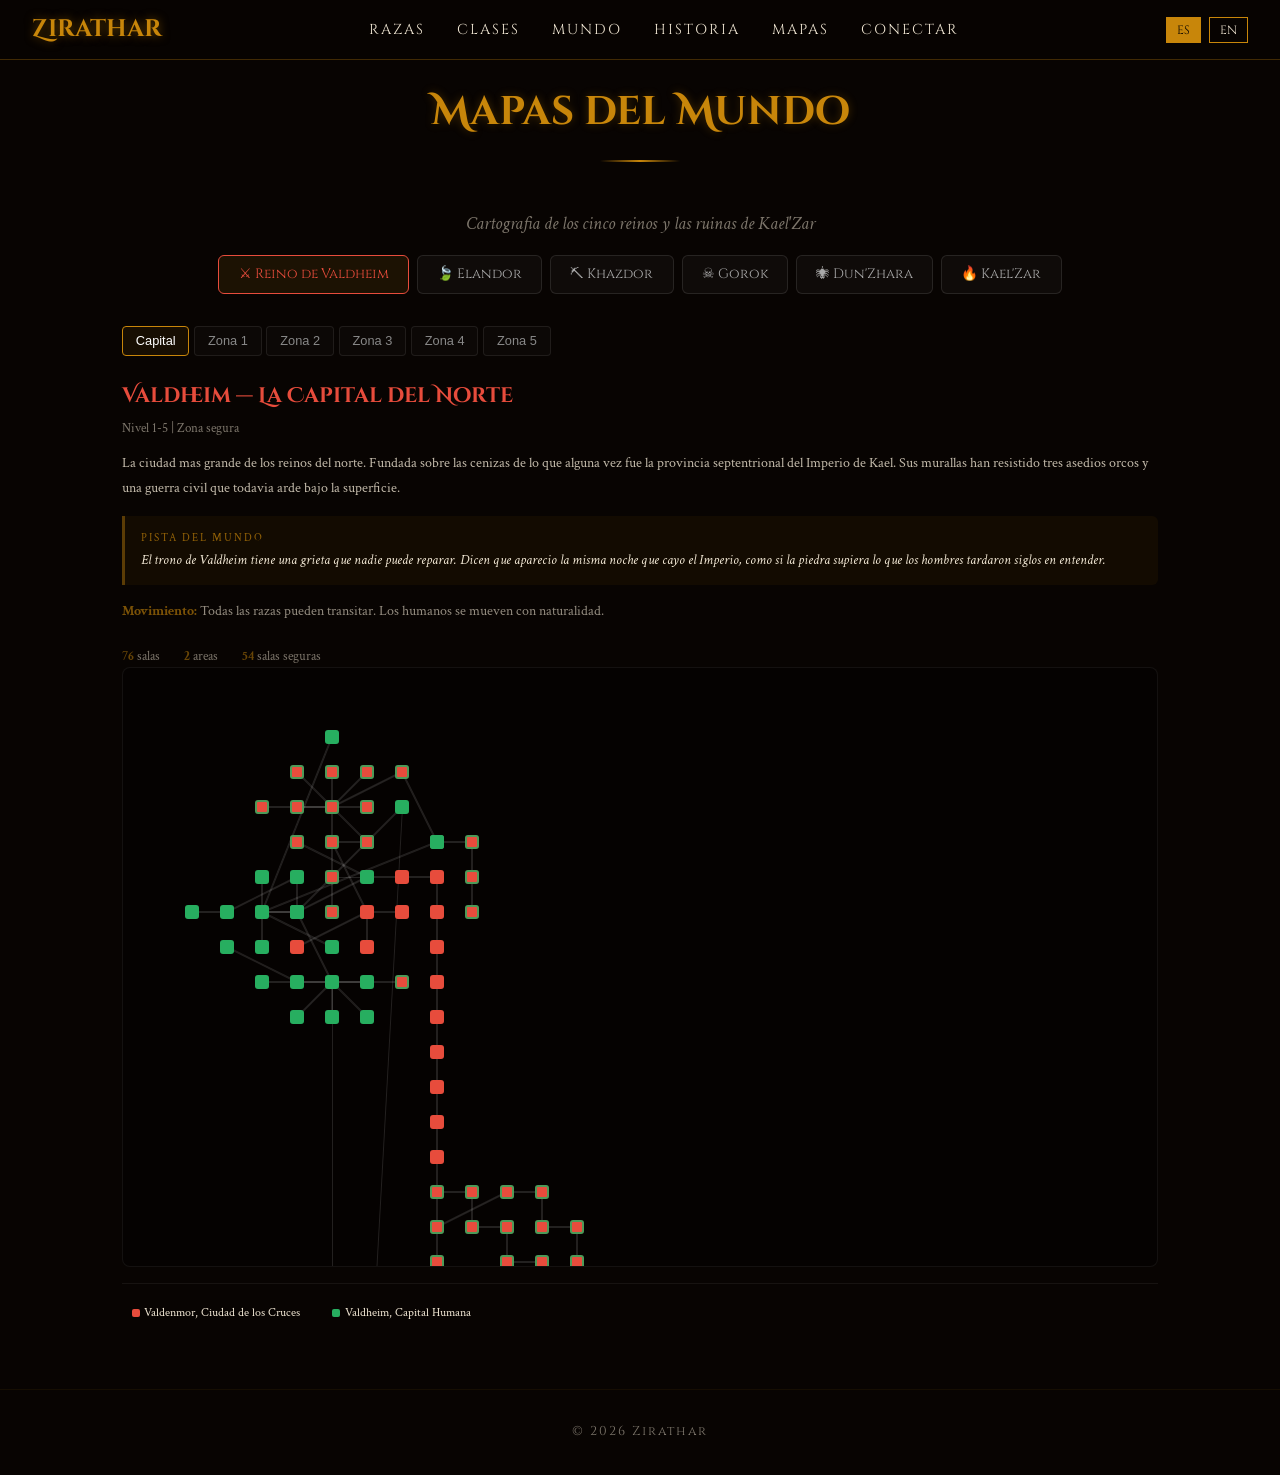
==== mapas.html @ bd50918d "DioDem 6.4 — Web de Zirathar: mapas, historia, razas, clases, mundo" ====
<!DOCTYPE html>
<html lang="es">
<head>
  <meta charset="UTF-8">
  <meta name="viewport" content="width=device-width, initial-scale=1.0">
  <title>Mapas — Zirathar</title>
  <meta name="description" content="Mapas del mundo de Zirathar: los cinco reinos y sus zonas, desde las capitales hasta Kael'Zar.">
  <link rel="stylesheet" href="css/estilos.css">
  <style>
    .page-header { padding-top: 80px; text-align: center; padding-bottom: 1rem; }
    .mapas-container { max-width: 1100px; margin: 0 auto; padding: 0 2rem 4rem; }

    /* Selector de reino */
    .reino-selector { display: flex; justify-content: center; gap: 0.5rem; flex-wrap: wrap; margin-bottom: 2rem; }
    .reino-btn { padding: 0.6rem 1.2rem; border: 1px solid rgba(255,255,255,0.1); border-radius: 6px; background: rgba(255,255,255,0.03); cursor: pointer; font-family: 'Cinzel', serif; font-size: 0.85rem; color: #aaa; transition: all 0.3s; }
    .reino-btn:hover { border-color: rgba(200,134,10,0.5); color: #fff; }
    .reino-btn.active { border-color: var(--dorado); color: var(--dorado); background: rgba(200,134,10,0.1); }

    /* Zona tabs */
    .zona-tabs { display: flex; gap: 0.3rem; margin-bottom: 1.5rem; flex-wrap: wrap; }
    .zona-tab { padding: 0.4rem 0.8rem; border: 1px solid rgba(255,255,255,0.08); border-radius: 4px; background: rgba(255,255,255,0.02); cursor: pointer; font-size: 0.8rem; color: #888; transition: all 0.3s; }
    .zona-tab:hover { color: #ccc; border-color: rgba(255,255,255,0.2); }
    .zona-tab.active { color: #fff; border-color: var(--dorado); background: rgba(200,134,10,0.08); }

    /* Historia de zona */
    .zona-header { margin-bottom: 1.5rem; }
    .zona-title { font-family: 'Cinzel Decorative', serif; font-size: 1.3rem; color: var(--dorado); margin-bottom: 0.3rem; }
    .zona-nivel { font-size: 0.8rem; opacity: 0.5; margin-bottom: 0.8rem; }
    .zona-lore { font-size: 0.9rem; line-height: 1.7; opacity: 0.8; margin-bottom: 1rem; }
    .zona-pista { background: rgba(200,134,10,0.06); border-left: 3px solid rgba(200,134,10,0.4); padding: 0.8rem 1rem; border-radius: 0 6px 6px 0; font-style: italic; font-size: 0.85rem; margin-bottom: 1rem; }
    .zona-pista-label { font-size: 0.7rem; text-transform: uppercase; letter-spacing: 2px; color: var(--dorado); opacity: 0.7; display: block; margin-bottom: 0.2rem; font-style: normal; }
    .zona-raza-info { font-size: 0.85rem; opacity: 0.6; margin-bottom: 1.5rem; }
    .zona-raza-info strong { color: var(--dorado); }

    /* Mapa de salas */
    .mapa-grid { position: relative; overflow-x: auto; overflow-y: auto; max-height: 600px; border: 1px solid rgba(255,255,255,0.06); border-radius: 8px; background: rgba(0,0,0,0.3); padding: 2rem; }
    .mapa-canvas { position: relative; min-width: 100%; min-height: 400px; }

    .sala-node { position: absolute; width: 14px; height: 14px; border-radius: 3px; cursor: pointer; transition: all 0.2s; z-index: 2; }
    .sala-node:hover { transform: scale(1.8); z-index: 10; }
    .sala-node.segura { border: 2px solid rgba(39,174,96,0.8); }

    .sala-tooltip { display: none; position: absolute; bottom: 20px; left: 50%; transform: translateX(-50%); background: rgba(0,0,0,0.95); border: 1px solid rgba(200,134,10,0.4); border-radius: 4px; padding: 0.4rem 0.6rem; white-space: nowrap; font-size: 0.75rem; color: #ddd; z-index: 100; pointer-events: none; }
    .sala-node:hover .sala-tooltip { display: block; }

    .exit-line { position: absolute; background: rgba(255,255,255,0.12); z-index: 1; }

    /* Areas legend */
    .areas-legend { display: flex; flex-wrap: wrap; gap: 0.8rem; margin-top: 1rem; padding-top: 1rem; border-top: 1px solid rgba(255,255,255,0.06); }
    .area-chip { font-size: 0.75rem; padding: 0.2rem 0.6rem; border-radius: 3px; display: flex; align-items: center; gap: 0.3rem; }
    .area-dot { width: 8px; height: 8px; border-radius: 2px; }

    /* Stats */
    .zona-stats { display: flex; gap: 1.5rem; margin-top: 1rem; flex-wrap: wrap; }
    .stat-item { font-size: 0.8rem; opacity: 0.5; }
    .stat-item strong { color: var(--dorado); opacity: 1; }

    /* Empty state */
    .empty-msg { text-align: center; padding: 3rem; opacity: 0.4; font-style: italic; }

    @media (max-width: 600px) {
      .reino-btn { padding: 0.4rem 0.8rem; font-size: 0.75rem; }
      .mapa-grid { max-height: 400px; }
    }
  </style>
</head>
<body>

  <nav class="nav">
    <a href="index.html" class="nav-logo">Zirathar</a>
    <ul class="nav-links">
      <li><a href="razas.html">Razas</a></li>
      <li><a href="clases.html">Clases</a></li>
      <li><a href="mundo.html">Mundo</a></li>
      <li><a href="historia.html">Historia</a></li>
      <li><a href="mapas.html">Mapas</a></li>
      <li><a href="conectar.html">Conectar</a></li>
    </ul>
    <div class="lang-toggle">
      <button class="lang-btn active" id="lang-es">ES</button>
      <button class="lang-btn" id="lang-en">EN</button>
    </div>
  </nav>

  <div class="page-header">
    <h1 class="section-title">Mapas del Mundo</h1>
    <div class="section-line"></div>
    <p style="opacity:0.5; margin-top:0.5rem; font-style:italic;">Cartografia de los cinco reinos y las ruinas de Kael'Zar</p>
  </div>

  <div class="mapas-container">
    <div class="reino-selector" id="reinoSelector"></div>
    <div class="zona-tabs" id="zonaTabs"></div>
    <div id="zonaContent"></div>
  </div>

  <footer class="footer">
    <p>&copy; 2026 Zirathar</p>
  </footer>

  <script src="js/main.js"></script>
  <script>
// ═══════════════════════════════════════════════════
// DATOS DE LORE POR ZONA
// ═══════════════════════════════════════════════════
const REINOS = {
  humanos: { nombre: "Reino de Valdheim", color: "#e74c3c", icon: "\u2694" },
  elfos:   { nombre: "Elandor",           color: "#27ae60", icon: "\uD83C\uDF43" },
  enanos:  { nombre: "Khazdor",           color: "#3498db", icon: "\u26CF" },
  orcos:   { nombre: "Gorok",             color: "#e67e22", icon: "\u2620" },
  drows:   { nombre: "Dun'Zhara",         color: "#8e44ad", icon: "\uD83D\uDD77" },
  centro:  { nombre: "Kael'Zar",          color: "#c8860a", icon: "\uD83D\uDD25" },
};

const ZONA_LORE = {
  humanos_z0: {
    titulo: "Valdheim — La Capital del Norte",
    nivel: "Nivel 1-5 | Zona segura",
    lore: "La ciudad mas grande de los reinos del norte. Fundada sobre las cenizas de lo que alguna vez fue la provincia septentrional del Imperio de Kael. Sus murallas han resistido tres asedios orcos y una guerra civil que todavia arde bajo la superficie.",
    pista: "El trono de Valdheim tiene una grieta que nadie puede reparar. Dicen que aparecio la misma noche que cayo el Imperio, como si la piedra supiera lo que los hombres tardaron siglos en entender.",
    razas: "Todas las razas pueden transitar. Los humanos se mueven con naturalidad."
  },
  humanos_z1: {
    titulo: "Tierras de Valdheim",
    nivel: "Nivel 1-20 | 8 areas",
    lore: "Los campos, bosques y minas que rodean la capital. Aqui los reclutas aprenden que el mundo no es tan seguro como las murallas de Valdheim prometen. Bandidos, lobos y cosas peores acechan entre los caminos.",
    pista: "Los mineros de las Minas de Hierro a veces encuentran huesos que no son de ningun animal conocido. Huesos negros que vibran cuando los tocan. Nadie habla de eso.",
    razas: "Humanos tienen ventaja natural. Otras razas pueden ser vistas con desconfianza por los NPCs locales."
  },
  humanos_z2: { titulo: "Fronteras Humanas", nivel: "Nivel 21-40", lore: "Donde las tierras seguras terminan y empieza lo desconocido. Pantanos, fuertes abandonados y pasos de montania donde el comercio y la muerte van de la mano.", pista: "El Fuerte Roto fue abandonado hace veinte anios. Las ordenes de evacuacion nunca llegaron — los mensajeros desaparecieron todos la misma noche.", razas: "Zona abierta a todas las razas. Los comerciantes enanos son comunes." },
  humanos_z3: { titulo: "Tierras Disputadas", nivel: "Nivel 41-60", lore: "Territorio en conflicto permanente. Aqui los ejercitos de Valdheim chocan con incursiones orcas y la diplomacia elfica se deshace como arena entre los dedos.", pista: "Las Ruinas de Taelvorn emiten un brillo purpura en las noches sin luna. Los soldados que acampan cerca tienen pesadillas identicas: cinco tronos vacios.", razas: "Zona de conflicto. Todas las razas presentes, ninguna bienvenida." },
  humanos_z4: { titulo: "Confines del Reino", nivel: "Nivel 61-80 | PvP", lore: "El ultimo tramo antes de las ruinas de Kael'Zar. Guerra civil, la realidad se agrieta y los muertos hablan. El Duque Aldric conspira y el Rey Edric IV llama a la ultima leva.", pista: "El Duque Aldric tiene un cristal negro colgado del cuello que nadie le vio comprar. Desde que lo lleva, sus ojos no reflejan la luz correctamente.", razas: "PvP habilitado. Zona peligrosa para todas las razas." },
  humanos_z5: { titulo: "Ultimo Tramo Humano", nivel: "Nivel 60-80", lore: "La frontera final antes de Kael'Zar. Solo los mas fuertes sobreviven.", pista: "Los cinco caminos convergen.", razas: "Todas las razas." },
  elfos_z0: {
    titulo: "Thyvalos — Ciudad de los Arboles Eternos",
    nivel: "Nivel 1-5 | Zona segura",
    lore: "La capital elfica, construida en y entre los arboles mas antiguos del mundo. Cada edificio es un arbol vivo que crecio durante siglos para dar forma a salas, pasillos y torres. La ciudad respira.",
    pista: "El Arbol Madre en el centro de Thyvalos dejo de crecer hace tres anios. Los druidas dicen que no esta muerto — esta escuchando algo que viene de abajo.",
    razas: "Los elfos se mueven con gracia natural. Los drow son vigilados con desconfianza."
  },
  elfos_z1: {
    titulo: "Bosques de Elandor",
    nivel: "Nivel 1-20 | 8 areas",
    lore: "El bosque sagrado que rodea Thyvalos. Senderos de luz entre arboles milenarios, lagos que reflejan el futuro y ruinas de templos tan antiguos que los propios elfos olvidaron su proposito.",
    pista: "En el Lago Espejo, los elfos ven su reflejo envejecido. Nadie deberia ver eso. Los elfos no envejecen. Algo esta cambiando.",
    razas: "Los elfos conocen los senderos ocultos. Los enanos se pierden con facilidad en los bosques."
  },
  elfos_z2: { titulo: "Espesura de Elandor", nivel: "Nivel 21-40", lore: "Donde el bosque se vuelve salvaje. Pantanos de luciernagas, cascadas de plata y un bosque petrificado que nadie visita por segunda vez.", pista: "Los arboles petrificados del Bosque Muerto tienen anillos de crecimiento que no corresponden a ningun calendario conocido. Son mas viejos que los elfos.", razas: "Los elfos y merodeadores tienen ventaja en terreno boscoso." },
  elfos_z3: { titulo: "Fronteras Elficas", nivel: "Nivel 41-60", lore: "Donde los bosques empiezan a morir. El Paso de las Sombras conecta con territorios hostiles y las ruinas de Kael'Avar susurran secretos que los elfos preferirian no escuchar.", pista: "En Kael'Avar hay un mural que muestra seis razas, no cinco. La sexta fue borrada con tal violencia que la pared sangra cuando llueve.", razas: "Los drow conocen los tuneles bajo esta zona. Los elfos dominan el terreno elevado." },
  elfos_z4: { titulo: "Confines Elficos", nivel: "Nivel 61-80 | PvP", lore: "El bosque agoniza. La corrupcion de Kael'Zar devoro el corazon de la tierra. Los Vel'Sharai se alzaron y el dragon Vyrmathael despierta de su sueno de cristal.", pista: "Vyrmathael no es un dragon. Es algo mas viejo disfrazado de dragon. Los elfos lo saben. Por eso lo dejaron dormir.", razas: "PvP habilitado. Todas las razas en conflicto." },
  elfos_z5: { titulo: "Ultimo Tramo Elfico", nivel: "Nivel 60-80", lore: "El bosque ya no reconoce a sus guardianes.", pista: "Las raices de los arboles crecen hacia arriba.", razas: "Todas las razas." },
  enanos_z0: {
    titulo: "Keldruun — La Gran Sala Bajo la Montana",
    nivel: "Nivel 1-5 | Zona segura",
    lore: "La capital enana, excavada en el corazon de la montana mas alta del mundo. Salas inmensas sostenidas por columnas talladas con la historia de cada clan. La roca aqui es mas vieja que la memoria.",
    pista: "En la Sala de los Ancestros hay un pilar que no fue tallado por manos enanas. Es mas antiguo que la montana misma. Los enanos construyeron alrededor de el sin tocarlo. Nadie explica por que.",
    razas: "Los enanos se mueven con seguridad total. Las razas de superficie se desorientan en los tuneles."
  },
  enanos_z1: {
    titulo: "Montanas de Khazdor",
    nivel: "Nivel 1-20 | 8 areas",
    lore: "Las minas, tuneles y picos que rodean Keldruun. Vetas de hierro, cavernas de cristal y algo mas profundo que los enanos excavaron sin saber que estaba ahi.",
    pista: "A 200 metros de profundidad las paredes de las minas tienen marcas de garras. Las garras van hacia arriba. Algo intento salir.",
    razas: "Los enanos dominan el subterraneo. Los orcos tienen fuerza para las minas. Los elfos sufren claustrofobia."
  },
  enanos_z2: { titulo: "Profundidades de Khazdor", nivel: "Nivel 21-40", lore: "Mas abajo de lo que la luz llega. Minas profundas, forjas ancestrales y un lago de cristal que refleja estrellas que no existen en el cielo de la superficie.", pista: "El Lago de Cristal muestra estrellas que los astronomos no reconocen. Un astronomo elfo que lo visito dijo: 'Esas son las estrellas del otro lado'. Se nego a explicar que significaba.", razas: "Los enanos y drow se mueven con naturalidad. Los humanos necesitan luz." },
  enanos_z3: { titulo: "Dominios de Piedra", nivel: "Nivel 41-60", lore: "Las profundidades donde los enanos encontraron cosas que no deberian existir. El Abismo del Minero, la Sala del Rey de Piedra y ruinas que preceden a los enanos.", pista: "Las ruinas de Kael'Dur son de un estilo arquitectonico que ninguna raza reconoce como propio. Alguien construyo esto antes. Mucho antes.", razas: "Zona profunda. Los drow tienen ventaja en vision. Los enanos conocen los caminos." },
  enanos_z4: { titulo: "Confines Enanos", nivel: "Nivel 61-80 | PvP", lore: "La montana colapsa. La Forja de las Estrellas despierta al Durmiente — un dios primordial cuyo cuerpo ES la montana. Los automatones ejecutan protocolos de emergencia.", pista: "El Durmiente no es un dios. Es lo que queda del sexto sello — el que Kael no pudo terminar. La montana entera es un sello incompleto.", razas: "PvP habilitado. Zona inestable para todas las razas." },
  enanos_z5: { titulo: "Ultimo Tramo Enano", nivel: "Nivel 60-80", lore: "Las profundidades absolutas donde la piedra se vuelve carne.", pista: "La montana tiene pulso.", razas: "Todas las razas." },
  orcos_z0: {
    titulo: "Gorzakhar — La Fortaleza de Hierro",
    nivel: "Nivel 1-5 | Zona segura",
    lore: "La capital orca, construida sobre un volcan activo. Las paredes son de roca volcanica negra y el suelo siempre esta caliente. Aqui la fuerza es la unica moneda que vale.",
    pista: "El trono de Gorzakhar esta hecho con un metal que ningun herrero reconoce. Es negro, liviano y vibra cuando alguien miente sentado en el. Los jefes de guerra evitan sentarse.",
    razas: "Los orcos dominan por presencia. Las otras razas son toleradas si demuestran fuerza."
  },
  orcos_z1: {
    titulo: "Tierras de Gorok",
    nivel: "Nivel 1-20 | 8 areas",
    lore: "Llanuras de ceniza, acantilados rojos y un bosque quemado que se niega a morir. Aqui los orcos jovenes cazan su primera bestia y aprenden que el mundo no perdona la debilidad.",
    pista: "En la Arena de los Desafios hay una piedra que pesa mas cada anio. Los chamanes dicen que esta absorbiendo la furia de cada combate. Cuando explote, nacera algo.",
    razas: "Los orcos y barbaros tienen bonus de fuerza. Los elfos se debilitan por el calor volcanico."
  },
  orcos_z2: { titulo: "Territorios Salvajes", nivel: "Nivel 21-40", lore: "Donde la civilizacion orca termina y empieza lo primitivo. Volcanes dormidos, pantanos de sangre y campamentos de senores de la guerra que no responden a Gorzakhar.", pista: "El Volcan Dormido no esta dormido. Los chamanes lo saben. Ignaroth respira dentro, y cada respiracion dura un anio.", razas: "Los orcos se mueven con naturalidad. Los enanos resisten el calor. Los elfos sufren." },
  orcos_z3: { titulo: "Tierras de Fuego", nivel: "Nivel 41-60", lore: "Rios de lava, forjas titanicas y ruinas de una civilizacion que adoraba al fuego antes que los orcos. Las ruinas de Kael'Gor arden con un fuego que no se apaga.", pista: "La Forja del Titan no fue construida por orcos ni por el Imperio de Kael. Fue construida por lo que habia antes. El metal que produce no deberia existir en este plano.", razas: "Zona volcanica. Los orcos y enanos resisten. Los elfos y drow sufren." },
  orcos_z4: { titulo: "Confines Orcos", nivel: "Nivel 61-80 | PvP", lore: "Ignaroth despierta. El volcan ES su cuerpo. La WAAAGH se convierte en una cruzada existencial. Jinetes de grifos pelean contra aberraciones dimensionales.", pista: "Ignaroth no es un titan. Es el gemelo de lo que hay del otro lado de la Llama. Separados al nacer del mundo. Uno quedo afuera. El otro quedo adentro.", razas: "PvP habilitado. Zona terminal para todas las razas." },
  orcos_z5: { titulo: "Ultimo Tramo Orco", nivel: "Nivel 60-80", lore: "El fuego que arde aqui no viene de abajo. Viene de adentro.", pista: "La ceniza sabe a metal.", razas: "Todas las razas." },
  drows_z0: {
    titulo: "Dun'Zhara — La Ciudad de la Sombra Eterna",
    nivel: "Nivel 1-5 | Zona segura",
    lore: "La capital drow, mil metros bajo la superficie. Una ciudad de obsidiana iluminada por hongos bioluminiscentes y cristales que capturan luz que nunca existio. Las intrigas aqui son mas mortales que las espadas.",
    pista: "En el centro de Dun'Zhara hay un pozo que nadie midio. Los que tiraron cuerdas nunca las recuperaron. Los que tiraron piedras nunca escucharon el golpe.",
    razas: "Los drow ven en la oscuridad total. Las razas de superficie necesitan luz o infravision."
  },
  drows_z1: {
    titulo: "Cavernas de Dun'Zhara",
    nivel: "Nivel 1-20 | 8 areas",
    lore: "Los tuneles, rios subterraneos y cavernas de hongos que rodean la capital drow. Aranas del tamano de caballos, cristales que cantan y rios de agua tan negra que parece aceite.",
    pista: "Los Cristales Negros en la caverna mas profunda emiten un sonido que solo los drow escuchan. El sonido es una voz. La voz dice un nombre. Siempre el mismo nombre. Nadie lo repite en voz alta.",
    razas: "Los drow dominan completamente. Los enanos se orientan bien. Los humanos se pierden."
  },
  drows_z2: { titulo: "Profundidades de Dun'Zhara", nivel: "Nivel 21-40", lore: "Mas abajo de la capital. Abismos silenciosos, santuarios de sombra y minas abandonadas donde algo sigue excavando sin mineros.", pista: "Las minas abandonadas tienen tuneles nuevos que nadie excavo. Los tuneles llevan hacia abajo. Siempre hacia abajo.", razas: "Solo los drow y enanos se mueven con seguridad a esta profundidad." },
  drows_z3: { titulo: "Dominio Drow", nivel: "Nivel 41-60", lore: "El territorio de la Reina Arana, el Lago de Veneno y ruinas que los propios drow temen. La guerra civil religiosa alcanza su punto mas sangriento.", pista: "Las ruinas de Kael'Zhur son identicas a las de Kael'Dur (enanos) y Kael'Gor (orcos). Tres ruinas, un mismo arquitecto. Ninguna raza lo construyo.", razas: "Los drow tienen ventaja absoluta. Los ilithidos empiezan a aparecer." },
  drows_z4: { titulo: "Confines Subterraneos", nivel: "Nivel 61-80 | PvP", lore: "El Infraoscuro se desgarra. Los Azotamentes lanzan su ofensiva final. Un Elder Brain Primordial asciende del abismo. La guerra civil religiosa llega a su conclusion sangrienta.", pista: "El Elder Brain no invadio. Fue invitado. Alguien le abrio la puerta desde dentro de Dun'Zhara. La pregunta no es quien — es por que.", razas: "PvP habilitado. Zona de pesadilla para todas las razas." },
  drows_z5: { titulo: "Ultimo Tramo Drow", nivel: "Nivel 60-80", lore: "La oscuridad tiene dientes aqui.", pista: "Lo que creian que era el fondo no era el fondo.", razas: "Todas las razas." },
  centro_z5: {
    titulo: "Kael'Zar — Las Ruinas del Centro del Mundo",
    nivel: "Nivel 80-100 | PvP total | Zona neutral",
    lore: "Las ruinas de la ciudad mas grande que existio. Cinco anillos concentricos descienden hacia el corazon del mundo donde la Llama Oscura arde desde antes del tiempo. Aqui convergen los cinco reinos. Aqui terminan las mentiras y empieza la verdad.",
    pista: "La Llama no es un fuego. Es una herida. Y lo que hay del otro lado no tiene nombre porque nombrarlo le da poder. Cinco cristales. Cinco razas. Cinco voluntades. Eso es todo lo que se necesita para cerrarla. O para abrirla.",
    razas: "Zona neutral — todas las razas. Los campamentos raciales son zona segura. El resto es PvP total."
  },
};

// ═══════════════════════════════════════════════════
// RENDER
// ═══════════════════════════════════════════════════

const AREA_COLORS = [
  "#e74c3c","#27ae60","#3498db","#e67e22","#8e44ad",
  "#f1c40f","#1abc9c","#e91e63","#00bcd4","#ff5722",
  "#9c27b0","#4caf50","#ff9800","#607d8b","#795548",
  "#cddc39","#03a9f4","#9e9e9e","#ffeb3b","#8bc34a"
];

let mapData = {};
let currentReino = "humanos";
let currentZona = 0;

async function init() {
  try {
    const resp = await fetch("data/mapas.json");
    mapData = await resp.json();
  } catch(e) {
    document.getElementById("zonaContent").innerHTML = '<p class="empty-msg">No se pudieron cargar los datos del mapa.</p>';
    return;
  }
  renderReinoSelector();
  selectReino("humanos");
}

function renderReinoSelector() {
  const container = document.getElementById("reinoSelector");
  container.innerHTML = "";
  for (const [key, info] of Object.entries(REINOS)) {
    const btn = document.createElement("button");
    btn.className = "reino-btn";
    btn.dataset.reino = key;
    btn.textContent = `${info.icon} ${info.nombre}`;
    btn.style.borderColor = `${info.color}40`;
    btn.onclick = () => selectReino(key);
    container.appendChild(btn);
  }
}

function selectReino(reino) {
  currentReino = reino;
  document.querySelectorAll(".reino-btn").forEach(b => {
    b.classList.toggle("active", b.dataset.reino === reino);
    if (b.dataset.reino === reino) {
      b.style.borderColor = REINOS[reino].color;
      b.style.color = REINOS[reino].color;
    } else {
      b.style.borderColor = "rgba(255,255,255,0.1)";
      b.style.color = "#aaa";
    }
  });

  // Buscar zonas disponibles para este reino
  const zonas = [];
  for (const key of Object.keys(mapData)) {
    if (key.startsWith(reino + "_z")) {
      const z = parseInt(key.split("_z")[1]);
      if (!zonas.includes(z)) zonas.push(z);
    }
  }
  zonas.sort((a,b) => a - b);

  renderZonaTabs(zonas);
  if (zonas.length > 0) selectZona(zonas[0]);
}

function renderZonaTabs(zonas) {
  const container = document.getElementById("zonaTabs");
  container.innerHTML = "";
  const nombres = ["Capital","Zona 1","Zona 2","Zona 3","Zona 4","Zona 5"];
  for (const z of zonas) {
    const tab = document.createElement("button");
    tab.className = "zona-tab";
    tab.dataset.zona = z;
    tab.textContent = nombres[z] || `Zona ${z}`;
    tab.onclick = () => selectZona(z);
    container.appendChild(tab);
  }
}

function selectZona(z) {
  currentZona = z;
  document.querySelectorAll(".zona-tab").forEach(t => t.classList.toggle("active", parseInt(t.dataset.zona) === z));
  renderZona();
}

function renderZona() {
  const key = `${currentReino}_z${currentZona}`;
  const data = mapData[key];
  const lore = ZONA_LORE[key] || {};
  const reinoInfo = REINOS[currentReino];
  const container = document.getElementById("zonaContent");

  if (!data || data.salas.length === 0) {
    container.innerHTML = '<p class="empty-msg">Esta zona aun no ha sido cartografiada.</p>';
    return;
  }

  // Header con lore
  let html = '<div class="zona-header">';
  html += `<h2 class="zona-title" style="color:${reinoInfo.color}">${lore.titulo || key}</h2>`;
  html += `<p class="zona-nivel">${lore.nivel || ""}</p>`;
  if (lore.lore) html += `<p class="zona-lore">${lore.lore}</p>`;
  if (lore.pista) {
    html += `<div class="zona-pista"><span class="zona-pista-label">Pista del mundo</span>${lore.pista}</div>`;
  }
  if (lore.razas) html += `<p class="zona-raza-info"><strong>Movimiento:</strong> ${lore.razas}</p>`;
  html += '</div>';

  // Stats
  const areas = [...new Set(data.salas.map(s => s.area).filter(a => a))];
  html += '<div class="zona-stats">';
  html += `<span class="stat-item"><strong>${data.salas.length}</strong> salas</span>`;
  html += `<span class="stat-item"><strong>${areas.length}</strong> areas</span>`;
  const seguras = data.salas.filter(s => s.zona_segura).length;
  if (seguras > 0) html += `<span class="stat-item"><strong>${seguras}</strong> salas seguras</span>`;
  html += '</div>';

  // Mapa
  html += '<div class="mapa-grid"><div class="mapa-canvas" id="mapaCanvas"></div></div>';

  // Leyenda de areas
  if (areas.length > 0) {
    html += '<div class="areas-legend">';
    areas.forEach((a, i) => {
      const color = AREA_COLORS[i % AREA_COLORS.length];
      html += `<span class="area-chip"><span class="area-dot" style="background:${color}"></span>${a}</span>`;
    });
    html += '</div>';
  }

  container.innerHTML = html;

  // Renderizar nodos del mapa
  setTimeout(() => renderMapNodes(data, areas), 50);
}

function renderMapNodes(data, areas) {
  const canvas = document.getElementById("mapaCanvas");
  if (!canvas) return;

  const salas = data.salas;
  const idMap = {};
  salas.forEach(s => { idMap[s.id] = s; });

  // Layout por BFS desde la primera sala
  const positions = {};
  const visited = new Set();
  const queue = [];
  const SPACING = 35;

  // Empezar desde la primera sala
  const start = salas[0];
  positions[start.id] = { x: 0, y: 0 };
  visited.add(start.id);
  queue.push(start);

  const DIR_OFFSETS = {
    norte: {x:0,y:-1}, sur: {x:0,y:1}, este: {x:1,y:0}, oeste: {x:-1,y:0},
    noreste: {x:1,y:-1}, noroeste: {x:-1,y:-1}, sureste: {x:1,y:1}, suroeste: {x:-1,y:1},
    arriba: {x:0,y:-1}, abajo: {x:0,y:1},
    n:{x:0,y:-1}, s:{x:0,y:1}, e:{x:1,y:0}, o:{x:-1,y:0},
    ne:{x:1,y:-1}, no:{x:-1,y:-1}, se:{x:1,y:1}, so:{x:-1,y:1},
    ar:{x:0,y:-1}, ab:{x:0,y:1},
  };

  while (queue.length > 0) {
    const sala = queue.shift();
    const pos = positions[sala.id];

    for (const exit of sala.exits) {
      if (visited.has(exit.dest_id)) continue;
      if (!idMap[exit.dest_id]) continue;

      const offset = DIR_OFFSETS[exit.dir] || {x:1,y:0};
      let nx = pos.x + offset.x;
      let ny = pos.y + offset.y;

      // Evitar colisiones
      const posKey = `${nx},${ny}`;
      let tries = 0;
      while (Object.values(positions).some(p => p.x === nx && p.y === ny) && tries < 8) {
        nx += (Math.random() > 0.5 ? 1 : -1);
        ny += (Math.random() > 0.5 ? 1 : -1);
        tries++;
      }

      positions[exit.dest_id] = { x: nx, y: ny };
      visited.add(exit.dest_id);
      queue.push(idMap[exit.dest_id]);
    }
  }

  // Salas sin posicion (desconectadas) — colocar abajo
  let extraY = Math.max(...Object.values(positions).map(p => p.y), 0) + 2;
  let extraX = 0;
  salas.forEach(s => {
    if (!positions[s.id]) {
      positions[s.id] = { x: extraX, y: extraY };
      extraX++;
      if (extraX > 10) { extraX = 0; extraY++; }
    }
  });

  // Normalizar posiciones
  const minX = Math.min(...Object.values(positions).map(p => p.x));
  const minY = Math.min(...Object.values(positions).map(p => p.y));
  const maxX = Math.max(...Object.values(positions).map(p => p.x));
  const maxY = Math.max(...Object.values(positions).map(p => p.y));

  Object.values(positions).forEach(p => {
    p.x = (p.x - minX) * SPACING + 30;
    p.y = (p.y - minY) * SPACING + 30;
  });

  const width = (maxX - minX) * SPACING + 60;
  const height = (maxY - minY) * SPACING + 60;
  canvas.style.width = width + "px";
  canvas.style.height = height + "px";

  const reinoColor = REINOS[currentReino].color;

  // Dibujar lineas de conexion
  salas.forEach(sala => {
    const pos = positions[sala.id];
    if (!pos) return;
    sala.exits.forEach(exit => {
      const destPos = positions[exit.dest_id];
      if (!destPos) return;

      const dx = destPos.x - pos.x;
      const dy = destPos.y - pos.y;
      const len = Math.sqrt(dx*dx + dy*dy);
      const angle = Math.atan2(dy, dx) * 180 / Math.PI;

      const line = document.createElement("div");
      line.className = "exit-line";
      line.style.left = (pos.x + 7) + "px";
      line.style.top = (pos.y + 7) + "px";
      line.style.width = len + "px";
      line.style.height = "1px";
      line.style.transformOrigin = "0 0";
      line.style.transform = `rotate(${angle}deg)`;
      canvas.appendChild(line);
    });
  });

  // Dibujar nodos
  salas.forEach(sala => {
    const pos = positions[sala.id];
    if (!pos) return;

    const areaIdx = areas.indexOf(sala.area);
    const color = areaIdx >= 0 ? AREA_COLORS[areaIdx % AREA_COLORS.length] : reinoColor;

    const node = document.createElement("div");
    node.className = "sala-node" + (sala.zona_segura ? " segura" : "");
    node.style.left = pos.x + "px";
    node.style.top = pos.y + "px";
    node.style.background = color;

    const tooltip = document.createElement("div");
    tooltip.className = "sala-tooltip";
    tooltip.textContent = sala.nombre + (sala.area ? ` (${sala.area})` : "");
    node.appendChild(tooltip);

    canvas.appendChild(node);
  });
}

document.addEventListener("DOMContentLoaded", init);
  </script>
</body>
</html>
---- css/estilos.css ----
/* ═══════════════════════════════════════════
   ZIRATHAR — Estilos compartidos
   ═══════════════════════════════════════════ */

@import url('https://fonts.googleapis.com/css2?family=Cinzel+Decorative:wght@400;700;900&family=Cinzel:wght@400;600;700&family=Crimson+Text:ital,wght@0,400;0,600;0,700;1,400&display=swap');

:root {
  --fondo: #080402;
  --dorado: #c8860a;
  --naranja: #ff8c42;
  --pergamino: #f0e6d3;
  --purpura: #7b2fbe;
  --rojo: #e74c3c;
  --verde: #27ae60;
  --violeta: #8e44ad;
  --naranja-reino: #e67e22;
  --azul: #3498db;
}

* { margin: 0; padding: 0; box-sizing: border-box; }

html {
  scroll-behavior: smooth;
}

body {
  background: var(--fondo);
  color: var(--pergamino);
  font-family: 'Crimson Text', Georgia, serif;
  font-size: 18px;
  line-height: 1.6;
  overflow-x: hidden;
}

/* ═══ NAV ═══ */
.nav {
  position: fixed;
  top: 0;
  left: 0;
  width: 100%;
  z-index: 1000;
  background: rgba(8, 4, 2, 0.92);
  backdrop-filter: blur(10px);
  border-bottom: 1px solid rgba(200, 134, 10, 0.3);
  padding: 0 2rem;
  display: flex;
  align-items: center;
  justify-content: space-between;
  height: 60px;
}

.nav-logo {
  font-family: 'Cinzel Decorative', serif;
  font-size: 1.5rem;
  font-weight: 700;
  color: var(--dorado);
  text-decoration: none;
  text-shadow: 0 0 10px rgba(200, 134, 10, 0.5);
}

.nav-links {
  display: flex;
  gap: 2rem;
  list-style: none;
}

.nav-links a {
  font-family: 'Cinzel', serif;
  font-size: 0.9rem;
  color: var(--pergamino);
  text-decoration: none;
  text-transform: uppercase;
  letter-spacing: 2px;
  transition: color 0.3s, text-shadow 0.3s;
}

.nav-links a:hover {
  color: var(--naranja);
  text-shadow: 0 0 8px rgba(255, 140, 66, 0.5);
}

.lang-toggle {
  display: flex;
  gap: 0.5rem;
}

.lang-btn {
  background: none;
  border: 1px solid var(--dorado);
  color: var(--pergamino);
  font-family: 'Cinzel', serif;
  font-size: 0.75rem;
  padding: 4px 10px;
  cursor: pointer;
  transition: all 0.3s;
  text-transform: uppercase;
}

.lang-btn.active {
  background: var(--dorado);
  color: var(--fondo);
}

.lang-btn:hover {
  background: rgba(200, 134, 10, 0.3);
}

/* ═══ HERO ═══ */
.hero {
  position: relative;
  width: 100%;
  height: 100vh;
  display: flex;
  flex-direction: column;
  align-items: center;
  justify-content: center;
  text-align: center;
  overflow: hidden;
}

.hero-canvas {
  position: absolute;
  top: 0;
  left: 0;
  width: 100%;
  height: 100%;
  z-index: 0;
}

.hero-content {
  position: relative;
  z-index: 1;
}

.hero-title {
  font-family: 'Cinzel Decorative', serif;
  font-size: clamp(3rem, 8vw, 7rem);
  font-weight: 900;
  color: var(--naranja);
  text-shadow:
    0 0 20px rgba(255, 107, 53, 0.8),
    0 0 40px rgba(255, 107, 53, 0.5),
    0 0 80px rgba(255, 107, 53, 0.3),
    0 4px 8px rgba(0, 0, 0, 0.8);
  letter-spacing: 8px;
  margin-bottom: 1rem;
  animation: flamePulse 3s ease-in-out infinite alternate;
}

@keyframes flamePulse {
  0% { text-shadow: 0 0 20px rgba(255, 107, 53, 0.8), 0 0 40px rgba(255, 107, 53, 0.5), 0 0 80px rgba(255, 107, 53, 0.3); }
  100% { text-shadow: 0 0 30px rgba(255, 140, 66, 1), 0 0 60px rgba(255, 140, 66, 0.7), 0 0 100px rgba(200, 134, 10, 0.4); }
}

.hero-subtitle {
  font-family: 'Cinzel', serif;
  font-size: clamp(1rem, 2.5vw, 1.5rem);
  color: var(--pergamino);
  opacity: 0.85;
  margin-bottom: 2.5rem;
  letter-spacing: 3px;
}

.hero-buttons {
  display: flex;
  gap: 1.5rem;
  flex-wrap: wrap;
  justify-content: center;
}

.btn {
  font-family: 'Cinzel', serif;
  font-size: 0.95rem;
  text-transform: uppercase;
  letter-spacing: 2px;
  padding: 14px 32px;
  border: 2px solid var(--dorado);
  text-decoration: none;
  transition: all 0.3s;
  cursor: pointer;
}

.btn-primary {
  background: linear-gradient(135deg, var(--naranja), var(--dorado));
  color: var(--fondo);
  border-color: var(--naranja);
}

.btn-primary:hover {
  background: linear-gradient(135deg, #ff6b35, var(--naranja));
  box-shadow: 0 0 20px rgba(255, 140, 66, 0.5);
  transform: translateY(-2px);
}

.btn-secondary {
  background: transparent;
  color: var(--pergamino);
}

.btn-secondary:hover {
  background: rgba(200, 134, 10, 0.15);
  box-shadow: 0 0 15px rgba(200, 134, 10, 0.3);
  transform: translateY(-2px);
}

/* ═══ SECCIONES ═══ */
section {
  padding: 5rem 2rem;
  max-width: 1200px;
  margin: 0 auto;
}

.section-title {
  font-family: 'Cinzel Decorative', serif;
  font-size: clamp(1.8rem, 4vw, 2.5rem);
  color: var(--dorado);
  text-align: center;
  margin-bottom: 1rem;
  text-shadow: 0 0 10px rgba(200, 134, 10, 0.3);
}

.section-line {
  width: 80px;
  height: 2px;
  background: linear-gradient(90deg, transparent, var(--dorado), transparent);
  margin: 0 auto 3rem;
}

/* ═══ REINOS / CARDS ═══ */
.reinos-grid {
  display: grid;
  grid-template-columns: repeat(auto-fit, minmax(220px, 1fr));
  gap: 1.5rem;
}

.reino-card {
  background: rgba(255, 255, 255, 0.03);
  border: 1px solid rgba(255, 255, 255, 0.08);
  border-radius: 8px;
  padding: 2rem 1.5rem;
  text-align: center;
  transition: all 0.4s;
  opacity: 0;
  transform: translateY(30px);
}

.reino-card.visible {
  opacity: 1;
  transform: translateY(0);
}

.reino-card:hover {
  transform: translateY(-8px);
  border-color: var(--color-reino, var(--dorado));
  box-shadow: 0 8px 30px rgba(0, 0, 0, 0.4), 0 0 15px var(--glow-color, rgba(200, 134, 10, 0.2));
}

.reino-icon {
  font-size: 2.5rem;
  margin-bottom: 1rem;
  display: block;
}

.reino-name {
  font-family: 'Cinzel Decorative', serif;
  font-size: 1.3rem;
  margin-bottom: 0.3rem;
}

.reino-capital {
  font-family: 'Cinzel', serif;
  font-size: 0.85rem;
  opacity: 0.6;
  margin-bottom: 1rem;
  letter-spacing: 1px;
}

.reino-lore {
  font-style: italic;
  font-size: 0.95rem;
  opacity: 0.8;
  line-height: 1.5;
  margin-bottom: 1.2rem;
}

.reino-link {
  font-family: 'Cinzel', serif;
  font-size: 0.8rem;
  text-transform: uppercase;
  letter-spacing: 2px;
  text-decoration: none;
  transition: color 0.3s;
}

/* Colores por reino */
.reino-humanos { --color-reino: #e74c3c; --glow-color: rgba(231, 76, 60, 0.3); }
.reino-humanos .reino-name, .reino-humanos .reino-link { color: #e74c3c; }

.reino-elfos { --color-reino: #27ae60; --glow-color: rgba(39, 174, 96, 0.3); }
.reino-elfos .reino-name, .reino-elfos .reino-link { color: #27ae60; }

.reino-drows { --color-reino: #8e44ad; --glow-color: rgba(142, 68, 173, 0.3); }
.reino-drows .reino-name, .reino-drows .reino-link { color: #8e44ad; }

.reino-orcos { --color-reino: #e67e22; --glow-color: rgba(230, 126, 34, 0.3); }
.reino-orcos .reino-name, .reino-orcos .reino-link { color: #e67e22; }

.reino-enanos { --color-reino: #3498db; --glow-color: rgba(52, 152, 219, 0.3); }
.reino-enanos .reino-name, .reino-enanos .reino-link { color: #3498db; }

/* ═══ LORE QUOTE ═══ */
.lore-section {
  text-align: center;
  padding: 4rem 2rem;
  position: relative;
}

.lore-quote {
  font-family: 'Crimson Text', serif;
  font-style: italic;
  font-size: clamp(1.1rem, 2vw, 1.4rem);
  color: var(--pergamino);
  opacity: 0.8;
  max-width: 700px;
  margin: 0 auto;
  line-height: 1.8;
  padding: 2rem;
  border-left: 3px solid var(--dorado);
  text-align: left;
}

.lore-author {
  font-family: 'Cinzel', serif;
  font-size: 0.9rem;
  color: var(--dorado);
  margin-top: 1.5rem;
  text-align: right;
  opacity: 0.7;
}

/* ═══ CONECTAR ═══ */
.conectar-section {
  text-align: center;
}

.conectar-box {
  background: rgba(200, 134, 10, 0.05);
  border: 1px solid rgba(200, 134, 10, 0.2);
  border-radius: 12px;
  padding: 3rem;
  max-width: 500px;
  margin: 0 auto;
}

.server-info {
  font-family: 'Cinzel', serif;
  font-size: 1.1rem;
  margin-bottom: 0.5rem;
}

.server-ip {
  font-family: monospace;
  font-size: 1.3rem;
  color: var(--naranja);
  background: rgba(255, 140, 66, 0.1);
  padding: 8px 20px;
  border-radius: 6px;
  display: inline-block;
  margin: 1rem 0;
  letter-spacing: 1px;
}

/* ═══ FOOTER ═══ */
.footer {
  text-align: center;
  padding: 2rem;
  border-top: 1px solid rgba(200, 134, 10, 0.15);
  font-family: 'Cinzel', serif;
  font-size: 0.8rem;
  opacity: 0.5;
  letter-spacing: 2px;
}

/* ═══ RESPONSIVE ═══ */
@media (max-width: 768px) {
  .nav { padding: 0 1rem; }
  .nav-links { gap: 1rem; }
  .nav-links a { font-size: 0.75rem; letter-spacing: 1px; }
  .hero-buttons { flex-direction: column; align-items: center; }
  .reinos-grid { grid-template-columns: 1fr 1fr; }
}

@media (max-width: 480px) {
  .nav-links { display: none; }
  .reinos-grid { grid-template-columns: 1fr; }
}
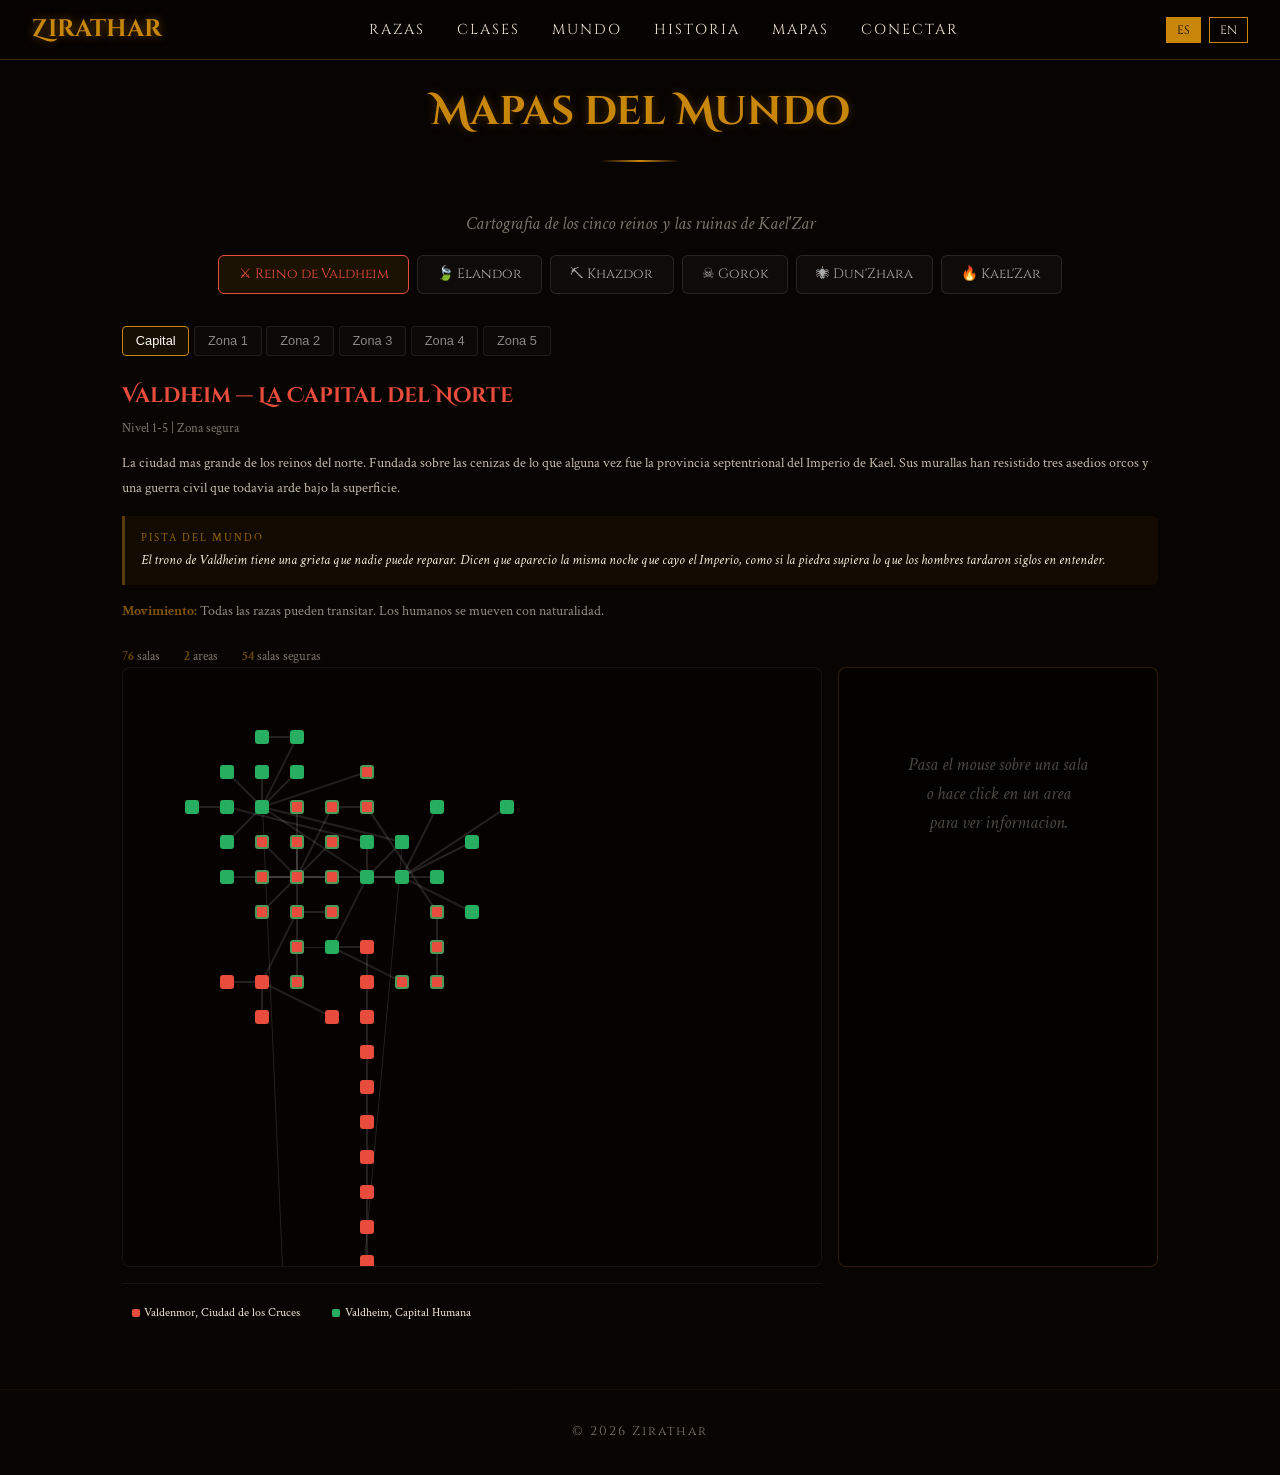
==== commit 2a66b316: "Mapas: panel informativo con lore, pistas, razas y clases por area" ====
--- a/mapas.html
+++ b/mapas.html
@@ -40,14 +40,34 @@
     .sala-node:hover { transform: scale(1.8); z-index: 10; }
     .sala-node.segura { border: 2px solid rgba(39,174,96,0.8); }
 
-    .sala-tooltip { display: none; position: absolute; bottom: 20px; left: 50%; transform: translateX(-50%); background: rgba(0,0,0,0.95); border: 1px solid rgba(200,134,10,0.4); border-radius: 4px; padding: 0.4rem 0.6rem; white-space: nowrap; font-size: 0.75rem; color: #ddd; z-index: 100; pointer-events: none; }
-    .sala-node:hover .sala-tooltip { display: block; }
-
     .exit-line { position: absolute; background: rgba(255,255,255,0.12); z-index: 1; }
+
+    /* Layout mapa + panel */
+    .mapa-layout { display: grid; grid-template-columns: 1fr 320px; gap: 1rem; }
+
+    /* Panel informativo */
+    .info-panel { background: rgba(0,0,0,0.5); border: 1px solid rgba(200,134,10,0.2); border-radius: 8px; padding: 1.2rem; min-height: 400px; max-height: 600px; overflow-y: auto; }
+    .info-panel-empty { text-align: center; opacity: 0.3; padding-top: 4rem; font-style: italic; }
+    .info-panel-title { font-family: 'Cinzel', serif; font-size: 1rem; color: var(--dorado); margin-bottom: 0.2rem; }
+    .info-panel-area { font-size: 0.8rem; opacity: 0.5; margin-bottom: 0.8rem; }
+    .info-panel-section { margin-bottom: 0.8rem; }
+    .info-panel-label { font-size: 0.7rem; text-transform: uppercase; letter-spacing: 1.5px; color: var(--dorado); opacity: 0.6; margin-bottom: 0.2rem; }
+    .info-panel-text { font-size: 0.85rem; line-height: 1.6; opacity: 0.8; }
+    .info-panel-pista { background: rgba(200,134,10,0.06); border-left: 2px solid rgba(200,134,10,0.4); padding: 0.5rem 0.8rem; border-radius: 0 4px 4px 0; font-style: italic; font-size: 0.8rem; margin-top: 0.3rem; }
+    .info-panel-tags { display: flex; flex-wrap: wrap; gap: 0.3rem; margin-top: 0.3rem; }
+    .info-tag { font-size: 0.7rem; padding: 0.15rem 0.5rem; border-radius: 3px; border: 1px solid rgba(255,255,255,0.1); }
+    .info-tag.pve { border-color: rgba(39,174,96,0.4); color: #27ae60; }
+    .info-tag.pvp { border-color: rgba(231,76,60,0.4); color: #e74c3c; }
+    .info-tag.raza { border-color: rgba(200,134,10,0.4); color: #c8860a; }
+    .info-panel-stats { display: flex; gap: 1rem; flex-wrap: wrap; margin-top: 0.3rem; }
+    .info-stat { font-size: 0.75rem; opacity: 0.6; }
+    .info-stat strong { color: #ddd; }
+    .info-panel-terreno { display: inline-block; font-size: 0.7rem; padding: 0.1rem 0.4rem; border-radius: 3px; background: rgba(255,255,255,0.05); border: 1px solid rgba(255,255,255,0.1); margin-right: 0.3rem; }
 
     /* Areas legend */
     .areas-legend { display: flex; flex-wrap: wrap; gap: 0.8rem; margin-top: 1rem; padding-top: 1rem; border-top: 1px solid rgba(255,255,255,0.06); }
-    .area-chip { font-size: 0.75rem; padding: 0.2rem 0.6rem; border-radius: 3px; display: flex; align-items: center; gap: 0.3rem; }
+    .area-chip { font-size: 0.75rem; padding: 0.2rem 0.6rem; border-radius: 3px; display: flex; align-items: center; gap: 0.3rem; cursor: pointer; transition: all 0.2s; }
+    .area-chip:hover { background: rgba(255,255,255,0.05); }
     .area-dot { width: 8px; height: 8px; border-radius: 2px; }
 
     /* Stats */
@@ -57,6 +77,11 @@
 
     /* Empty state */
     .empty-msg { text-align: center; padding: 3rem; opacity: 0.4; font-style: italic; }
+
+    @media (max-width: 800px) {
+      .mapa-layout { grid-template-columns: 1fr; }
+      .info-panel { min-height: auto; max-height: 300px; }
+    }
 
     @media (max-width: 600px) {
       .reino-btn { padding: 0.4rem 0.8rem; font-size: 0.75rem; }
@@ -230,7 +255,13 @@
 async function init() {
   try {
     const resp = await fetch("data/mapas.json");
-    mapData = await resp.json();
+    const raw = await resp.json();
+    // Soportar formato viejo (plano) y nuevo (zonas+areas)
+    if (raw.zonas) {
+      mapData = raw;
+    } else {
+      mapData = { zonas: raw, areas: {} };
+    }
   } catch(e) {
     document.getElementById("zonaContent").innerHTML = '<p class="empty-msg">No se pudieron cargar los datos del mapa.</p>';
     return;
@@ -268,7 +299,7 @@
 
   // Buscar zonas disponibles para este reino
   const zonas = [];
-  for (const key of Object.keys(mapData)) {
+  for (const key of Object.keys(mapData.zonas || mapData)) {
     if (key.startsWith(reino + "_z")) {
       const z = parseInt(key.split("_z")[1]);
       if (!zonas.includes(z)) zonas.push(z);
@@ -302,7 +333,7 @@
 
 function renderZona() {
   const key = `${currentReino}_z${currentZona}`;
-  const data = mapData[key];
+  const data = (mapData.zonas || mapData)[key];
   const lore = ZONA_LORE[key] || {};
   const reinoInfo = REINOS[currentReino];
   const container = document.getElementById("zonaContent");
@@ -332,18 +363,25 @@
   if (seguras > 0) html += `<span class="stat-item"><strong>${seguras}</strong> salas seguras</span>`;
   html += '</div>';
 
-  // Mapa
-  html += '<div class="mapa-grid"><div class="mapa-canvas" id="mapaCanvas"></div></div>';
+  // Layout: mapa + panel informativo
+  html += '<div class="mapa-layout">';
+  html += '<div><div class="mapa-grid"><div class="mapa-canvas" id="mapaCanvas"></div></div>';
 
   // Leyenda de areas
   if (areas.length > 0) {
     html += '<div class="areas-legend">';
     areas.forEach((a, i) => {
       const color = AREA_COLORS[i % AREA_COLORS.length];
-      html += `<span class="area-chip"><span class="area-dot" style="background:${color}"></span>${a}</span>`;
+      const safeA = a.replace(/'/g, "\\'");
+      html += `<span class="area-chip" onclick="showAreaInfo('${safeA}')"><span class="area-dot" style="background:${color}"></span>${a}</span>`;
     });
     html += '</div>';
   }
+  html += '</div>';
+
+  // Panel informativo lateral
+  html += '<div class="info-panel" id="infoPanel"><div class="info-panel-empty">Pasa el mouse sobre una sala<br>o hace click en un area<br>para ver informacion.</div></div>';
+  html += '</div>';
 
   container.innerHTML = html;
 
@@ -461,7 +499,7 @@
     });
   });
 
-  // Dibujar nodos
+  // Dibujar nodos con hover -> panel info
   salas.forEach(sala => {
     const pos = positions[sala.id];
     if (!pos) return;
@@ -475,14 +513,125 @@
     node.style.top = pos.y + "px";
     node.style.background = color;
 
-    const tooltip = document.createElement("div");
-    tooltip.className = "sala-tooltip";
-    tooltip.textContent = sala.nombre + (sala.area ? ` (${sala.area})` : "");
-    node.appendChild(tooltip);
+    node.addEventListener("mouseenter", () => showSalaInfo(sala, color));
+    node.addEventListener("click", () => showAreaInfo(sala.area));
 
     canvas.appendChild(node);
   });
 }
+
+// ═══════════════════════════════════════════════════
+// PANEL INFORMATIVO
+// ═══════════════════════════════════════════════════
+
+function showSalaInfo(sala, color) {
+  const panel = document.getElementById("infoPanel");
+  if (!panel) return;
+
+  const areaKey = `${currentReino}_z${currentZona}_${sala.area}`;
+  const areaData = (mapData.areas || {})[areaKey] || {};
+  const areaLore = AREA_LORE[areaKey] || AREA_LORE[sala.area] || {};
+
+  let html = `<div class="info-panel-title" style="color:${color}">${sala.nombre}</div>`;
+  if (sala.area) html += `<div class="info-panel-area">${sala.area}</div>`;
+
+  // Terreno
+  if (sala.terreno) {
+    html += `<div class="info-panel-section"><span class="info-panel-terreno">${TERRENO_ICONS[sala.terreno] || ""} ${sala.terreno}</span>`;
+    if (sala.zona_segura) html += `<span class="info-panel-terreno" style="border-color:rgba(39,174,96,0.4);color:#27ae60;">zona segura</span>`;
+    html += `</div>`;
+  }
+
+  // Descripcion del area
+  if (areaLore.desc) {
+    html += `<div class="info-panel-section"><div class="info-panel-label">Sobre esta area</div><div class="info-panel-text">${areaLore.desc}</div></div>`;
+  }
+
+  // Pista
+  if (areaLore.pista) {
+    html += `<div class="info-panel-section"><div class="info-panel-label">Pista</div><div class="info-panel-pista">${areaLore.pista}</div></div>`;
+  }
+
+  // Razas y clases favorecidas
+  if (areaLore.pve || areaLore.pvp || areaLore.razas) {
+    html += `<div class="info-panel-section"><div class="info-panel-label">Recomendaciones</div><div class="info-panel-tags">`;
+    if (areaLore.razas) areaLore.razas.forEach(r => { html += `<span class="info-tag raza">${r}</span>`; });
+    if (areaLore.pve) areaLore.pve.forEach(c => { html += `<span class="info-tag pve">PvE: ${c}</span>`; });
+    if (areaLore.pvp) areaLore.pvp.forEach(c => { html += `<span class="info-tag pvp">PvP: ${c}</span>`; });
+    html += `</div></div>`;
+  }
+
+  // Stats del area
+  if (areaData.salas) {
+    html += `<div class="info-panel-section"><div class="info-panel-label">Estadisticas del area</div><div class="info-panel-stats">`;
+    html += `<span class="info-stat"><strong>${areaData.salas}</strong> salas</span>`;
+    if (areaData.mobs) html += `<span class="info-stat"><strong>${areaData.mobs}</strong> criaturas</span>`;
+    if (areaData.seguras) html += `<span class="info-stat"><strong>${areaData.seguras}</strong> seguras</span>`;
+    html += `</div></div>`;
+  }
+
+  panel.innerHTML = html;
+}
+
+function showAreaInfo(areaName) {
+  if (!areaName) return;
+  const key = `${currentReino}_z${currentZona}`;
+  const data = (mapData.zonas || mapData)[key];
+  if (!data) return;
+  const firstSala = data.salas.find(s => s.area === areaName);
+  if (firstSala) {
+    const areaIdx = [...new Set(data.salas.map(s => s.area).filter(a => a))].indexOf(areaName);
+    const color = areaIdx >= 0 ? AREA_COLORS[areaIdx % AREA_COLORS.length] : REINOS[currentReino].color;
+    showSalaInfo({...firstSala, nombre: areaName}, color);
+  }
+}
+
+const TERRENO_ICONS = {
+  campo: "\u{1F33E}", bosque: "\u{1F332}", montaña: "\u26F0", montania: "\u26F0", subterraneo: "\u{1F573}",
+  ciudad: "\u{1F3F0}", ruinas: "\u{1F3DA}", desierto: "\u{1F3DC}", templo: "\u{26E9}", palacio: "\u{1F451}",
+  forja: "\u{1F525}", torre: "\u{1F5FC}", abismo: "\u{1F30C}", carretera: "\u{1F6E4}", interior: "\u{1F3E0}",
+  pantano: "\u{1F40A}", volcan: "\u{1F30B}", caverna: "\u{1F573}", rio: "\u{1F30A}", playa: "\u{1F3D6}",
+};
+
+// ═══════════════════════════════════════════════════
+// LORE POR AREA (pistas, razas, clases favorecidas)
+// ═══════════════════════════════════════════════════
+
+const AREA_LORE = {
+  // ── KAEL'ZAR (Z5) ──
+  "Campamento del Grifo": { desc: "Avanzada militar humana en el borde del crater. Estandartes raidos y soldados veteranos que han visto demasiado.", pista: "El Comandante Aldwyn no duerme. Dice que si cierra los ojos, ve el trono vacio.", razas: ["Humanos"], pve: ["Guerrero","Paladin"], pvp: ["Merodeador"] },
+  "Campamento de la Hoja Marchita": { desc: "Ultimo puesto elfico antes del abismo. Tiendas de seda entre ruinas que el bosque no puede reclamar.", pista: "La Vigia Aelindra mira las ruinas con un catalejo que muestra mas de lo que deberia.", razas: ["Elfos"], pve: ["Explorador","Mago"], pvp: ["Merodeador"] },
+  "Campamento del Yunque Roto": { desc: "Fortificacion enana excavada con precision geometrica. Cada piedra tiene proposito. Cada trinchera, un plan.", pista: "El Maestro Borin golpea metal dia y noche. Dice que esta reparando algo. No dice que.", razas: ["Enanos"], pve: ["Guerrero","Clerigo"], pvp: ["Barbaro"] },
+  "Campamento de la Sangre Negra": { desc: "Empaladas, fogatas y el olor a sangre seca. Los orcos no decoran — advierten.", pista: "Grukash tiene un hacha con muescas de cien craneos. La ultima muesca es de algo que no era un craneo.", razas: ["Orcos"], pve: ["Barbaro","Guerrero"], pvp: ["Berserker"] },
+  "Campamento de las Sombras": { desc: "Un tunel que sale a la superficie por primera vez en generaciones. Los drow parpadean ante la luz — no por debilidad.", pista: "La Matriarca Zil'vrae tiene los ojos cerrados. No necesita verlos para saber donde estan todos.", razas: ["Drow"], pve: ["Merodeador","Brujo"], pvp: ["Asesino"] },
+  "Tierra de Nadie": { desc: "El espacio entre campamentos donde nadie reclama territorio y todos reclaman sangre.", pista: "Los cadaveres aqui no se descomponen. La Sombranita los preserva. O los usa.", razas: ["Todas"], pve: ["Cualquier clase"], pvp: ["Todas — zona PvP activa"] },
+  "El Bazar de los Desesperados": { desc: "El unico lugar neutral de Kael'Zar. Cinco razas comercian bajo una tregua que un goblin mantiene con astucia sobrenatural.", pista: "Rizz el Goblin estaba aqui antes que todos los demas. Nadie sabe como. Nadie pregunta.", razas: ["Todas"], pve: ["N/A — zona segura"], pvp: ["N/A — tregua"] },
+  "La Cresta del Crater": { desc: "El borde mas alto del crater. Desde aqui se ve todo: los campamentos, los anillos de ruinas, y la Llama.", pista: "Un obelisco roto flota a dos metros del suelo. Las runas estan apagadas. Pero vibran.", razas: ["Todas"], pve: ["Explorador","Cazador"], pvp: ["Arquero","Mago"] },
+  "La Avenida de los Caidos": { desc: "La calle principal del viejo Imperio. Fantasmas repiten sus ultimos momentos en loop eterno.", pista: "El mosaico del suelo muestra el mundo antes de los reinos. Solo habia uno. Las grietas estan donde ahora estan las fronteras.", razas: ["Todas"], pve: ["Clerigo","Paladin"], pvp: ["Caballero Oscuro"] },
+  "El Mercado Petrificado": { desc: "Un bazar congelado en piedra. Mercaderes con manos extendidas ofrecen productos que ya son roca.", pista: "Los mimicos aprendieron a disfrazarse de cofres sueltos. Si brilla y no esta pegado al suelo, no lo toques.", razas: ["Todas"], pve: ["Merodeador","Explorador"], pvp: ["Asesino"] },
+  "Los Barracones Rotos": { desc: "Cuarteles del ejercito imperial. Armaduras en formacion que se mueven de noche.", pista: "Las armaduras obedecen al Centurion Espectral. Si lo matas primero, las armaduras pierden coordinacion.", razas: ["Todas"], pve: ["Guerrero","Barbaro"], pvp: ["Guerrero"] },
+  "El Templo de los Cinco": { desc: "Un templo con cinco altares — uno por raza. Anterior al Imperio. Aqui se sello el primer pacto.", pista: "Cada raza puede activar su altar para un buff de +10% stats por 30 minutos. Solo funciona con sangre voluntaria.", razas: ["Todas"], pve: ["Clerigo","Paladin","Mago"], pvp: ["N/A — buff colectivo"] },
+  "La Biblioteca Quemada": { desc: "Millones de libros reducidos a ceniza que se niega a dispersarse. Algunos textos sobrevivieron.", pista: "El Archivista no esta. Su silla esta caliente. Lleva mil anos sin volver de algun lugar.", razas: ["Todas"], pve: ["Mago","Brujo","Hechicero"], pvp: ["Mago"] },
+  "Las Cloacas del Imperio": { desc: "Tuneles bajo las ruinas donde la Sombranita fluye como un rio. Los drow los usan como via rapida.", pista: "Un pozo sin fondo en la camara central respira. No es agua lo que se escucha. Es algo inhalando.", razas: ["Drow","Enanos"], pve: ["Merodeador","Explorador"], pvp: ["Asesino","Merodeador"] },
+  "El Jardin Cristalizado": { desc: "Arboles convertidos en cristal negro que vibran con un sonido que produce nauseas. Al romperlos, sangran.", pista: "Los elfos que llegan aqui lloran sin saber por que. El jardin recuerda lo que era antes de morir.", razas: ["Todas"], pve: ["Explorador","Cazador"], pvp: ["Mago"] },
+  "La Forja del Sello": { desc: "Aqui se crearon los cinco sellos. Cuatro yunques rotos. El quinto tiene grietas.", pista: "El Guardian de la Forja lleva mil anos esperando a alguien lo suficientemente fuerte para terminar lo que empezo. Es un boss de 2 fases.", razas: ["Todas"], pve: ["Grupo recomendado","Guerrero tank + Clerigo"], pvp: ["N/A — zona boss"] },
+  "El Distrito Noble": { desc: "Mansiones donde la elite del Imperio sigue cenando. Los muertos no saben que estan muertos.", pista: "Si te sentas en una silla del banquete, no te levantas. Aplica slow permanente hasta salir de la sala.", razas: ["Todas"], pve: ["Clerigo","Paladin"], pvp: ["Brujo","Caballero Oscuro"] },
+  "La Plaza del Juicio": { desc: "Donde el Emperador dictaba sentencia. El trono de juicio sigue ahi. Sentarse atrae todo.", pista: "Sentarse en el trono da vision del pasado pero atrae aggro de todos los mobs de la sala. Ojo.", razas: ["Todas"], pve: ["Tank + Healer obligatorio"], pvp: ["N/A"] },
+  "El Anfiteatro de los Gritos": { desc: "Un coliseo donde los gladiadores nunca dejaron de pelear. El publico muerto exige sangre real.", pista: "Al entrar al ruedo se activan 3 oleadas de Gladiadores Eternos. Sobrevivi las 3 y hay loot especial.", razas: ["Todas"], pve: ["Guerrero","Barbaro","Paladin"], pvp: ["Arena PvP potencial"] },
+  "La Torre del Astronomo": { desc: "Una torre que muestra cosas que no estan en ningun cielo conocido. Mirar el telescopio cambia la percepcion.", pista: "El telescopio da +20 INT por 10 min pero reduce cordura -10. Los magos lo aman. Los clerigos lo temen.", razas: ["Todas"], pve: ["Mago","Hechicero","Brujo"], pvp: ["Mago con buff de INT"] },
+  "Las Catacumbas Imperiales": { desc: "Doce sarcofagos. Once abiertos y vacios. El duodecimo vibra con el nombre de Kael'Theron.", pista: "La Verdad de la Llama esta grabada en la camara secreta. Leerla cambia todo lo que crees saber.", razas: ["Todas"], pve: ["Grupo de 3+ recomendado"], pvp: ["N/A"] },
+  "El Acueducto Roto": { desc: "Un rio de Sombranita liquida fluye donde antes habia agua. Beber mata. Tocar transforma.", pista: "Tocar el rio da +15% dano pero -20% resistencias por 10 min. Riesgo calculado.", razas: ["Todas"], pve: ["DPS con healer"], pvp: ["Builds glass cannon"] },
+  "La Sala de los Mapas": { desc: "Un mapa del mundo tallado en el suelo que muestra cosas que no existen. Un sexto continente. Ciudades bajo el agua.", pista: "El mapa muestra el futuro si la Llama no se cierra. Solo hay un desierto de cristal negro y un ojo mirando al cielo.", razas: ["Todas"], pve: ["Cualquier clase"], pvp: ["N/A"] },
+  "El Salon del Trono Vacio": { desc: "El trono mas grande del mundo con marcas de garras desde adentro. Cinco cadenas rotas.", pista: "Acercarse al trono invoca Centinelas que no se pueden evitar. Preparate antes de entrar.", razas: ["Todas"], pve: ["Tank pesado + Clerigo"], pvp: ["N/A"] },
+  "La Camara del Consejo": { desc: "Cinco sillas de piedra que murmuran en el idioma de cada raza.", pista: "Si un PJ de CADA raza se sienta simultaneamente, se abre una sala oculta con loot unico. Requiere cooperacion.", razas: ["Todas — 5 razas necesarias"], pve: ["Diplomatico"], pvp: ["N/A — cooperacion"] },
+  "Los Aposentos del Emperador": { desc: "El tiempo se detuvo aqui. La cama deshecha. El libro abierto. La copa a medio beber. Y la Sombra que espera.", pista: "La Sombra del Emperador es un boss de 3 fases. Se puede vencer por dialogo si tenes 'La Verdad de la Llama'. O por fuerza bruta.", razas: ["Todas"], pve: ["Grupo de 5+","Tank + Healer + DPS"], pvp: ["N/A — zona boss"] },
+  "El Laboratorio Prohibido": { desc: "Instrumentos que no deberian existir. Formulas en idiomas que ninguna raza reconoce.", pista: "Los Constructos Aberrantes son experimentos fallidos. Tienen patrones de ataque erraticos — no siguen logica.", razas: ["Todas"], pve: ["Mago","Explorador agil"], pvp: ["N/A"] },
+  "La Escalera Descendente": { desc: "La piedra se vuelve carne y la carne se vuelve fuego. Cada paso hacia abajo es un paso hacia la verdad.", pista: "Sin el Fragmento de Corona Imperial del boss anterior, la escalera no tiene fin. Literalmente.", razas: ["Todas"], pve: ["Resistencia a corrupcion"], pvp: ["N/A"] },
+  "La Antecamara del Abismo": { desc: "Cinco puertas, una por raza. Cada puerta requiere un Cristal de Memoria.", pista: "Sin los 5 Cristales de Memoria (uno por raza, del final de cada Z3), no se puede avanzar. Cooperacion obligatoria.", razas: ["Todas — 5 Cristales necesarios"], pve: ["Grupo multirracial"], pvp: ["Desactivado en Anillo 5"] },
+  "El Puente de Obsidiana": { desc: "Un puente sobre un vacio que no tiene fondo. La Llama arde en todas las direcciones.", pista: "Check de WIS cada sala. Si falla, no avanzas ese turno. Los clerigos y paladines tienen ventaja natural.", razas: ["Todas"], pve: ["Clerigo","Paladin","builds WIS"], pvp: ["Desactivado"] },
+  "La Camara de los Sellos": { desc: "Cinco pedestales. Cinco Cristales. La puerta al boss final.", pista: "Colocar los 5 Cristales simultaneamente (5 PJs, uno por raza) desbloquea el Corazon de la Llama.", razas: ["Todas — 5 razas obligatorio"], pve: ["Raid completo"], pvp: ["Desactivado"] },
+  "El Corazon de la Llama": { desc: "La Llama arde en el centro. Dentro, una silueta. Kael'Theron. Mil anos ardiendo. Esperando.", pista: "Boss final de 3 fases. Fase 1: guerrero. Fase 2: lava AoE + ecos de bosses Z4. Fase 3: tentaculos + pedestales. Grupo de 5+ obligatorio.", razas: ["Todas"], pve: ["Raid: Tank + Healer + 3 DPS minimo"], pvp: ["Desactivado"] },
+};
 
 document.addEventListener("DOMContentLoaded", init);
   </script>
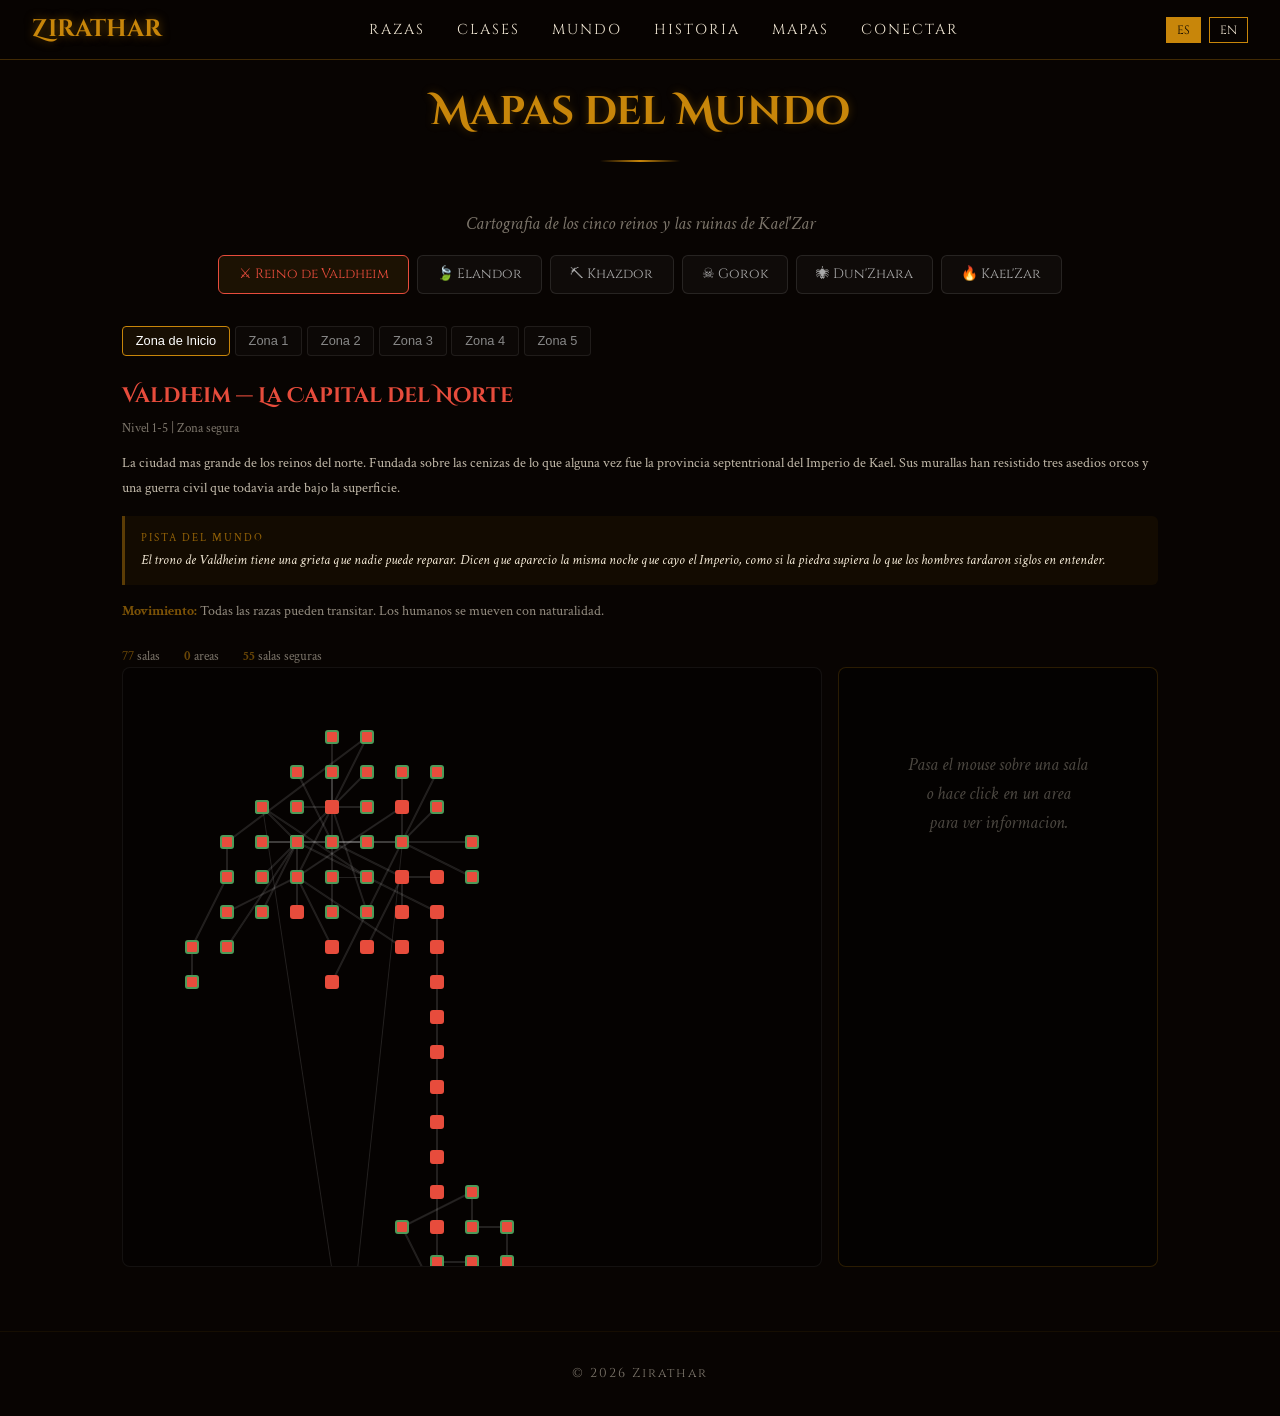
==== commit 14128add: "Actualizar zonas 0 de inicio en mapas web - Regenerar datos de las 5 zonas 0 desde la DB (488 salas " ====
--- a/mapas.html
+++ b/mapas.html
@@ -314,7 +314,7 @@
 function renderZonaTabs(zonas) {
   const container = document.getElementById("zonaTabs");
   container.innerHTML = "";
-  const nombres = ["Capital","Zona 1","Zona 2","Zona 3","Zona 4","Zona 5"];
+  const nombres = ["Zona de Inicio","Zona 1","Zona 2","Zona 3","Zona 4","Zona 5"];
   for (const z of zonas) {
     const tab = document.createElement("button");
     tab.className = "zona-tab";
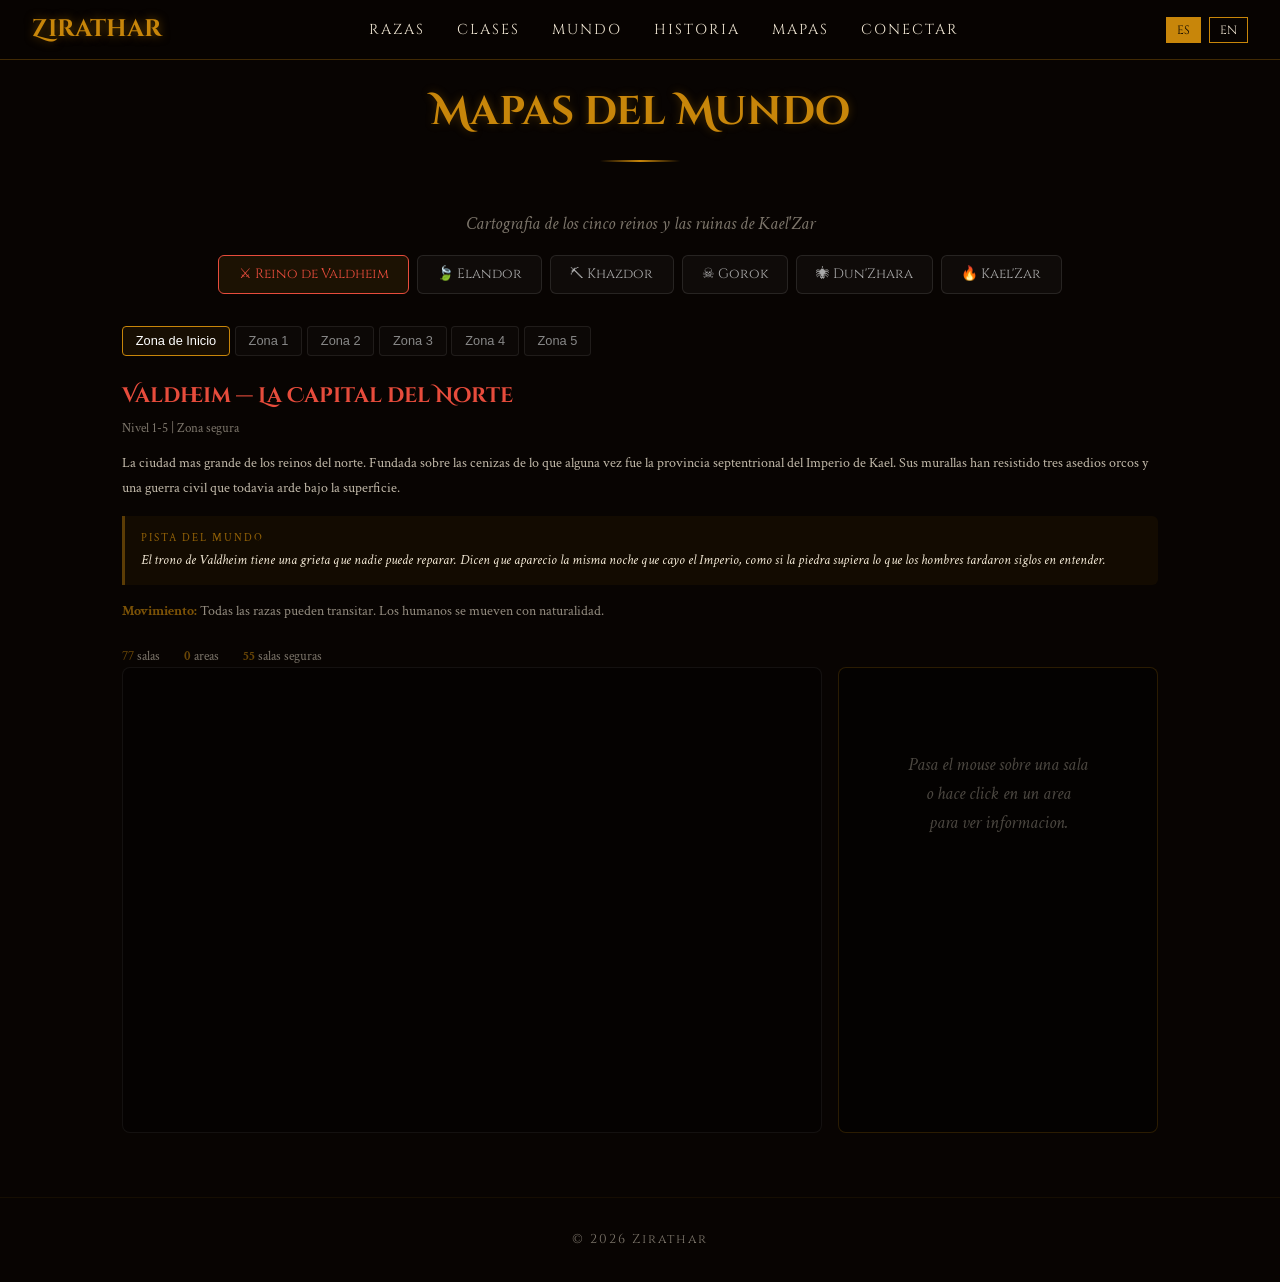
==== commit 89b1ae04: "Editor de mapas protegido + datos actualizados - Modo editor accesible con ?editor=zirathar en la UR" ====
--- a/mapas.html
+++ b/mapas.html
@@ -87,6 +87,16 @@
       .reino-btn { padding: 0.4rem 0.8rem; font-size: 0.75rem; }
       .mapa-grid { max-height: 400px; }
     }
+
+    /* Editor mode */
+    .editor-bar { display: none; background: rgba(200,134,10,0.15); border: 1px solid var(--dorado); border-radius: 6px; padding: 0.5rem 1rem; margin-bottom: 1rem; align-items: center; gap: 1rem; }
+    .editor-bar.active { display: flex; }
+    .editor-bar span { font-size: 0.85rem; color: var(--dorado); }
+    .editor-btn { padding: 0.4rem 0.8rem; border: 1px solid var(--dorado); border-radius: 4px; background: rgba(200,134,10,0.2); color: #fff; cursor: pointer; font-size: 0.8rem; transition: all 0.2s; }
+    .editor-btn:hover { background: rgba(200,134,10,0.4); }
+    .sala-node.dragging { opacity: 0.6; z-index: 100; cursor: grabbing; }
+    .editor-mode .sala-node { cursor: grab; }
+    .editor-mode .sala-node:hover { transform: scale(2.2); box-shadow: 0 0 8px rgba(200,134,10,0.6); }
   </style>
 </head>
 <body>
@@ -114,6 +124,12 @@
   </div>
 
   <div class="mapas-container">
+    <div class="editor-bar" id="editorBar">
+      <span>MODO EDITOR</span>
+      <button class="editor-btn" onclick="guardarPosiciones()">Guardar posiciones</button>
+      <button class="editor-btn" onclick="resetPosiciones()">Reset auto-layout</button>
+      <span id="editorStatus" style="font-size:0.75rem;opacity:0.6;"></span>
+    </div>
     <div class="reino-selector" id="reinoSelector"></div>
     <div class="zona-tabs" id="zonaTabs"></div>
     <div id="zonaContent"></div>
@@ -397,13 +413,34 @@
   const idMap = {};
   salas.forEach(s => { idMap[s.id] = s; });
 
-  // Layout por BFS desde la primera sala
+  // Intentar usar posiciones guardadas del editor
+  const zonaKey = `${currentReino}_z${currentZona}`;
+  const saved = getSavedPositions(zonaKey);
+
   const positions = {};
   const visited = new Set();
   const queue = [];
   const SPACING = 35;
 
-  // Empezar desde la primera sala
+  if (saved && Object.keys(saved).length > 0) {
+    // Usar posiciones guardadas
+    salas.forEach(s => {
+      if (saved[s.id]) {
+        positions[s.id] = { x: saved[s.id].x, y: saved[s.id].y };
+      }
+    });
+    // Las que no tienen posición guardada, auto-layout
+    salas.forEach(s => {
+      if (!positions[s.id]) {
+        positions[s.id] = { x: Math.random() * 400 + 30, y: Math.random() * 400 + 30 };
+      }
+    });
+  } else {
+    // Auto-layout por BFS
+  }
+
+  // Empezar desde la primera sala (solo si no hay posiciones guardadas)
+  if (!saved || Object.keys(saved).length === 0) {
   const start = salas[0];
   positions[start.id] = { x: 0, y: 0 };
   visited.add(start.id);
@@ -466,6 +503,7 @@
     p.x = (p.x - minX) * SPACING + 30;
     p.y = (p.y - minY) * SPACING + 30;
   });
+  } // fin del bloque auto-layout
 
   const width = (maxX - minX) * SPACING + 60;
   const height = (maxY - minY) * SPACING + 60;
@@ -512,12 +550,18 @@
     node.style.left = pos.x + "px";
     node.style.top = pos.y + "px";
     node.style.background = color;
+    node.dataset.salaId = sala.id;
 
     node.addEventListener("mouseenter", () => showSalaInfo(sala, color));
-    node.addEventListener("click", () => showAreaInfo(sala.area));
+    if (!editorMode) {
+      node.addEventListener("click", () => showAreaInfo(sala.area));
+    }
 
     canvas.appendChild(node);
   });
+
+  // Activar drag en modo editor
+  if (editorMode) enableDrag(canvas);
 }
 
 // ═══════════════════════════════════════════════════
@@ -633,7 +677,147 @@
   "El Corazon de la Llama": { desc: "La Llama arde en el centro. Dentro, una silueta. Kael'Theron. Mil anos ardiendo. Esperando.", pista: "Boss final de 3 fases. Fase 1: guerrero. Fase 2: lava AoE + ecos de bosses Z4. Fase 3: tentaculos + pedestales. Grupo de 5+ obligatorio.", razas: ["Todas"], pve: ["Raid: Tank + Healer + 3 DPS minimo"], pvp: ["Desactivado"] },
 };
 
-document.addEventListener("DOMContentLoaded", init);
+// ═══════════════════════════════════════════════════
+// MODO EDITOR — solo accesible con ?editor=zirathar
+// ═══════════════════════════════════════════════════
+
+const EDITOR_KEY = "zirathar";
+let editorMode = false;
+let savedPositions = {};  // {zona_key: {sala_id: {x, y}}}
+let dragState = null;
+
+function initEditor() {
+  const params = new URLSearchParams(window.location.search);
+  if (params.get("editor") !== EDITOR_KEY) return;
+
+  editorMode = true;
+  document.getElementById("editorBar").classList.add("active");
+
+  // Cargar posiciones guardadas de localStorage
+  try {
+    savedPositions = JSON.parse(localStorage.getItem("zirathar_map_positions") || "{}");
+  } catch(e) { savedPositions = {}; }
+}
+
+function getSavedPositions(zonaKey) {
+  return savedPositions[zonaKey] || null;
+}
+
+function enableDrag(canvas) {
+  if (!editorMode) return;
+  document.body.classList.add("editor-mode");
+
+  canvas.querySelectorAll(".sala-node").forEach(node => {
+    node.addEventListener("mousedown", (e) => {
+      e.preventDefault();
+      dragState = {
+        node: node,
+        salaId: node.dataset.salaId,
+        startX: e.clientX - parseInt(node.style.left),
+        startY: e.clientY - parseInt(node.style.top),
+      };
+      node.classList.add("dragging");
+    });
+  });
+
+  document.addEventListener("mousemove", (e) => {
+    if (!dragState) return;
+    const nx = e.clientX - dragState.startX;
+    const ny = e.clientY - dragState.startY;
+    dragState.node.style.left = nx + "px";
+    dragState.node.style.top = ny + "px";
+  });
+
+  document.addEventListener("mouseup", () => {
+    if (!dragState) return;
+    dragState.node.classList.remove("dragging");
+
+    // Guardar posición
+    const key = `${currentReino}_z${currentZona}`;
+    if (!savedPositions[key]) savedPositions[key] = {};
+    savedPositions[key][dragState.salaId] = {
+      x: parseInt(dragState.node.style.left),
+      y: parseInt(dragState.node.style.top),
+    };
+
+    // Redibujar líneas
+    redrawLines();
+    dragState = null;
+  });
+}
+
+function redrawLines() {
+  const canvas = document.getElementById("mapaCanvas");
+  if (!canvas) return;
+
+  // Borrar líneas viejas
+  canvas.querySelectorAll(".exit-line").forEach(l => l.remove());
+
+  // Obtener posiciones actuales de los nodos
+  const nodes = {};
+  canvas.querySelectorAll(".sala-node").forEach(n => {
+    nodes[n.dataset.salaId] = {
+      x: parseInt(n.style.left),
+      y: parseInt(n.style.top),
+    };
+  });
+
+  // Redibujar
+  const key = `${currentReino}_z${currentZona}`;
+  const data = (mapData.zonas || mapData)[key];
+  if (!data) return;
+
+  data.salas.forEach(sala => {
+    const pos = nodes[sala.id];
+    if (!pos) return;
+    sala.exits.forEach(exit => {
+      const destPos = nodes[exit.dest_id];
+      if (!destPos) return;
+
+      const dx = destPos.x - pos.x;
+      const dy = destPos.y - pos.y;
+      const len = Math.sqrt(dx*dx + dy*dy);
+      const angle = Math.atan2(dy, dx) * 180 / Math.PI;
+
+      const line = document.createElement("div");
+      line.className = "exit-line";
+      line.style.left = (pos.x + 7) + "px";
+      line.style.top = (pos.y + 7) + "px";
+      line.style.width = len + "px";
+      line.style.height = "1px";
+      line.style.transformOrigin = "0 0";
+      line.style.transform = `rotate(${angle}deg)`;
+      canvas.appendChild(line);
+    });
+  });
+}
+
+function guardarPosiciones() {
+  localStorage.setItem("zirathar_map_positions", JSON.stringify(savedPositions));
+
+  // Generar JSON descargable para subir al repo
+  const blob = new Blob([JSON.stringify(savedPositions, null, 2)], {type: "application/json"});
+  const url = URL.createObjectURL(blob);
+  const a = document.createElement("a");
+  a.href = url;
+  a.download = "map_positions.json";
+  a.click();
+  URL.revokeObjectURL(url);
+
+  document.getElementById("editorStatus").textContent = "Guardado en localStorage + descargado JSON";
+  setTimeout(() => { document.getElementById("editorStatus").textContent = ""; }, 3000);
+}
+
+function resetPosiciones() {
+  const key = `${currentReino}_z${currentZona}`;
+  delete savedPositions[key];
+  localStorage.setItem("zirathar_map_positions", JSON.stringify(savedPositions));
+  renderZona();  // Re-render con auto-layout
+  document.getElementById("editorStatus").textContent = "Reset a auto-layout";
+  setTimeout(() => { document.getElementById("editorStatus").textContent = ""; }, 3000);
+}
+
+document.addEventListener("DOMContentLoaded", () => { initEditor(); init(); });
   </script>
 </body>
 </html>
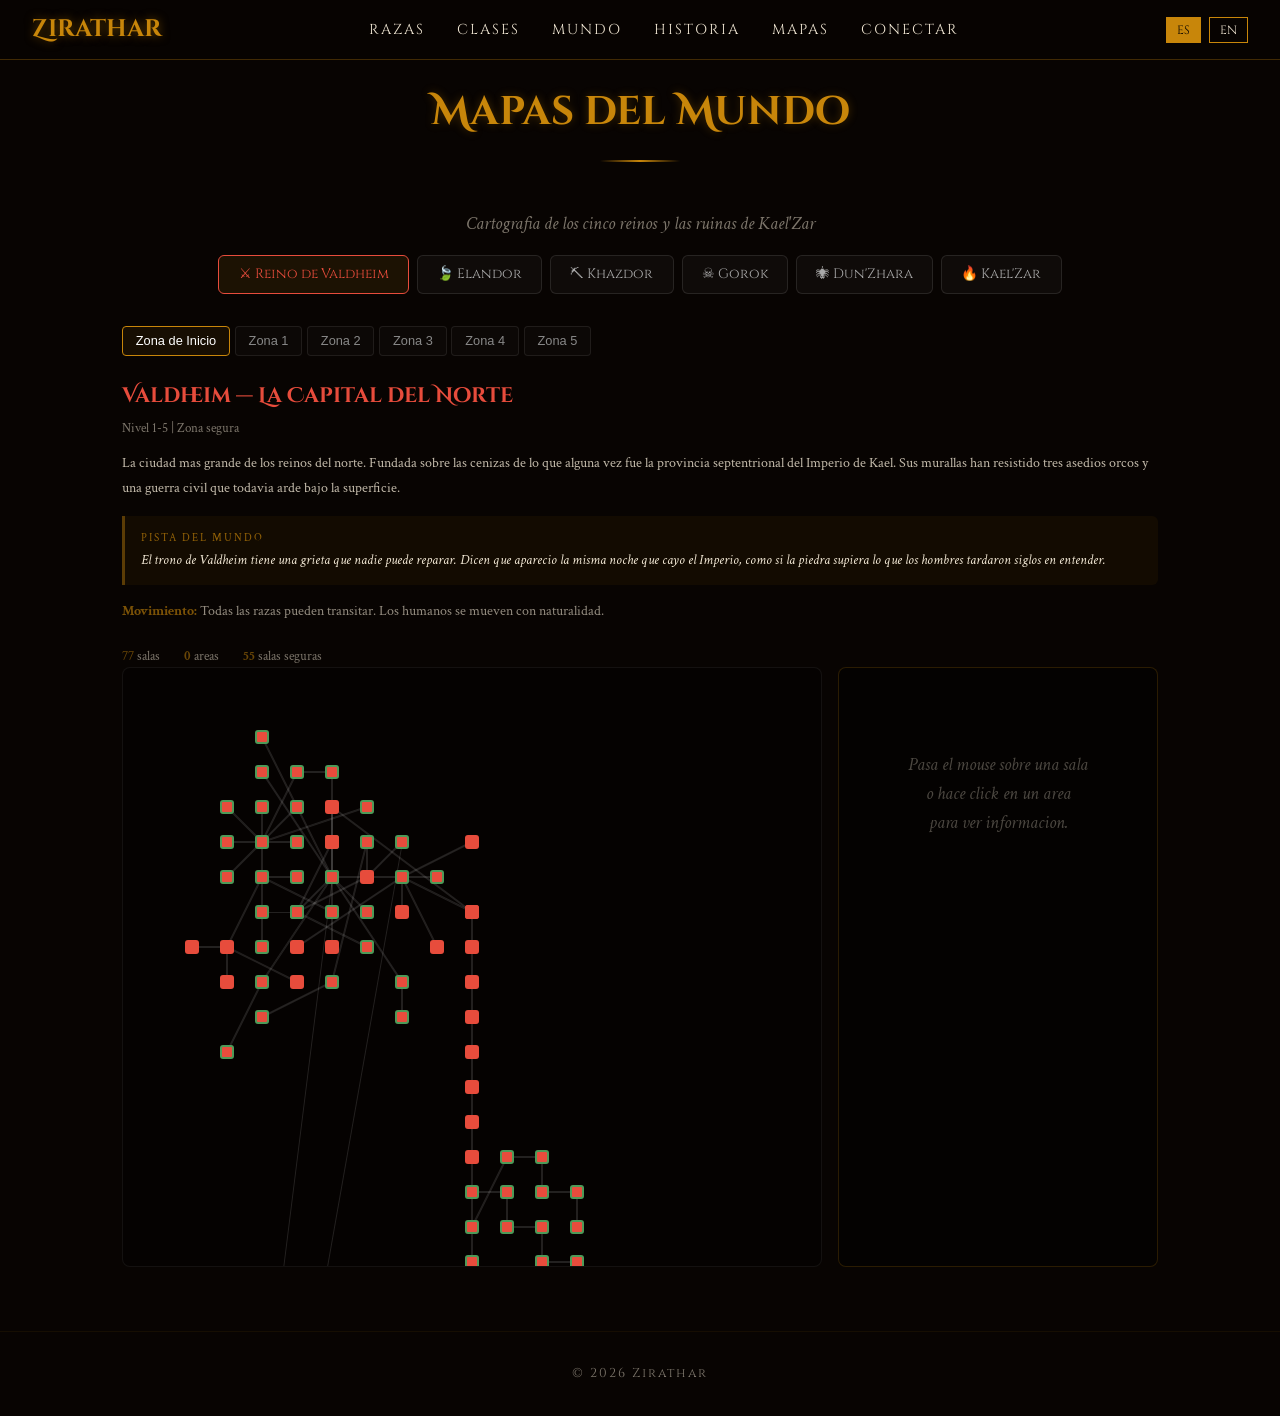
==== commit 52caddd7: "Fix: variables de dimensiones fuera de scope del BFS Mover cálculo de width/height fuera del if/else" ====
--- a/mapas.html
+++ b/mapas.html
@@ -422,91 +422,81 @@
   const queue = [];
   const SPACING = 35;
 
-  if (saved && Object.keys(saved).length > 0) {
-    // Usar posiciones guardadas
+  const useSaved = saved && Object.keys(saved).length > 0;
+
+  if (useSaved) {
+    // Usar posiciones guardadas del editor
     salas.forEach(s => {
       if (saved[s.id]) {
         positions[s.id] = { x: saved[s.id].x, y: saved[s.id].y };
-      }
-    });
-    // Las que no tienen posición guardada, auto-layout
-    salas.forEach(s => {
-      if (!positions[s.id]) {
+      } else {
         positions[s.id] = { x: Math.random() * 400 + 30, y: Math.random() * 400 + 30 };
       }
     });
   } else {
     // Auto-layout por BFS
-  }
-
-  // Empezar desde la primera sala (solo si no hay posiciones guardadas)
-  if (!saved || Object.keys(saved).length === 0) {
-  const start = salas[0];
-  positions[start.id] = { x: 0, y: 0 };
-  visited.add(start.id);
-  queue.push(start);
-
-  const DIR_OFFSETS = {
-    norte: {x:0,y:-1}, sur: {x:0,y:1}, este: {x:1,y:0}, oeste: {x:-1,y:0},
-    noreste: {x:1,y:-1}, noroeste: {x:-1,y:-1}, sureste: {x:1,y:1}, suroeste: {x:-1,y:1},
-    arriba: {x:0,y:-1}, abajo: {x:0,y:1},
-    n:{x:0,y:-1}, s:{x:0,y:1}, e:{x:1,y:0}, o:{x:-1,y:0},
-    ne:{x:1,y:-1}, no:{x:-1,y:-1}, se:{x:1,y:1}, so:{x:-1,y:1},
-    ar:{x:0,y:-1}, ab:{x:0,y:1},
-  };
-
-  while (queue.length > 0) {
-    const sala = queue.shift();
-    const pos = positions[sala.id];
-
-    for (const exit of sala.exits) {
-      if (visited.has(exit.dest_id)) continue;
-      if (!idMap[exit.dest_id]) continue;
-
-      const offset = DIR_OFFSETS[exit.dir] || {x:1,y:0};
-      let nx = pos.x + offset.x;
-      let ny = pos.y + offset.y;
-
-      // Evitar colisiones
-      const posKey = `${nx},${ny}`;
-      let tries = 0;
-      while (Object.values(positions).some(p => p.x === nx && p.y === ny) && tries < 8) {
-        nx += (Math.random() > 0.5 ? 1 : -1);
-        ny += (Math.random() > 0.5 ? 1 : -1);
-        tries++;
+    const start = salas[0];
+    positions[start.id] = { x: 0, y: 0 };
+    visited.add(start.id);
+    queue.push(start);
+
+    const DIR_OFFSETS = {
+      norte: {x:0,y:-1}, sur: {x:0,y:1}, este: {x:1,y:0}, oeste: {x:-1,y:0},
+      noreste: {x:1,y:-1}, noroeste: {x:-1,y:-1}, sureste: {x:1,y:1}, suroeste: {x:-1,y:1},
+      arriba: {x:0,y:-1}, abajo: {x:0,y:1},
+      n:{x:0,y:-1}, s:{x:0,y:1}, e:{x:1,y:0}, o:{x:-1,y:0},
+      ne:{x:1,y:-1}, no:{x:-1,y:-1}, se:{x:1,y:1}, so:{x:-1,y:1},
+      ar:{x:0,y:-1}, ab:{x:0,y:1},
+    };
+
+    while (queue.length > 0) {
+      const sala = queue.shift();
+      const pos = positions[sala.id];
+      for (const exit of sala.exits) {
+        if (visited.has(exit.dest_id)) continue;
+        if (!idMap[exit.dest_id]) continue;
+        const offset = DIR_OFFSETS[exit.dir] || {x:1,y:0};
+        let nx = pos.x + offset.x;
+        let ny = pos.y + offset.y;
+        let tries = 0;
+        while (Object.values(positions).some(p => p.x === nx && p.y === ny) && tries < 8) {
+          nx += (Math.random() > 0.5 ? 1 : -1);
+          ny += (Math.random() > 0.5 ? 1 : -1);
+          tries++;
+        }
+        positions[exit.dest_id] = { x: nx, y: ny };
+        visited.add(exit.dest_id);
+        queue.push(idMap[exit.dest_id]);
       }
-
-      positions[exit.dest_id] = { x: nx, y: ny };
-      visited.add(exit.dest_id);
-      queue.push(idMap[exit.dest_id]);
     }
-  }
-
-  // Salas sin posicion (desconectadas) — colocar abajo
-  let extraY = Math.max(...Object.values(positions).map(p => p.y), 0) + 2;
-  let extraX = 0;
-  salas.forEach(s => {
-    if (!positions[s.id]) {
-      positions[s.id] = { x: extraX, y: extraY };
-      extraX++;
-      if (extraX > 10) { extraX = 0; extraY++; }
-    }
-  });
-
-  // Normalizar posiciones
-  const minX = Math.min(...Object.values(positions).map(p => p.x));
-  const minY = Math.min(...Object.values(positions).map(p => p.y));
-  const maxX = Math.max(...Object.values(positions).map(p => p.x));
-  const maxY = Math.max(...Object.values(positions).map(p => p.y));
-
-  Object.values(positions).forEach(p => {
-    p.x = (p.x - minX) * SPACING + 30;
-    p.y = (p.y - minY) * SPACING + 30;
-  });
-  } // fin del bloque auto-layout
-
-  const width = (maxX - minX) * SPACING + 60;
-  const height = (maxY - minY) * SPACING + 60;
+
+    // Salas sin posicion (desconectadas)
+    let extraY = Math.max(...Object.values(positions).map(p => p.y), 0) + 2;
+    let extraX = 0;
+    salas.forEach(s => {
+      if (!positions[s.id]) {
+        positions[s.id] = { x: extraX, y: extraY };
+        extraX++;
+        if (extraX > 10) { extraX = 0; extraY++; }
+      }
+    });
+
+    // Normalizar posiciones
+    const minX = Math.min(...Object.values(positions).map(p => p.x));
+    const minY = Math.min(...Object.values(positions).map(p => p.y));
+    const maxX = Math.max(...Object.values(positions).map(p => p.x));
+    const maxY = Math.max(...Object.values(positions).map(p => p.y));
+    Object.values(positions).forEach(p => {
+      p.x = (p.x - minX) * SPACING + 30;
+      p.y = (p.y - minY) * SPACING + 30;
+    });
+  }
+
+  // Calcular dimensiones del canvas
+  const allX = Object.values(positions).map(p => p.x);
+  const allY = Object.values(positions).map(p => p.y);
+  const width = (Math.max(...allX) - Math.min(...allX)) + 60;
+  const height = (Math.max(...allY) - Math.min(...allY)) + 60;
   canvas.style.width = width + "px";
   canvas.style.height = height + "px";
 
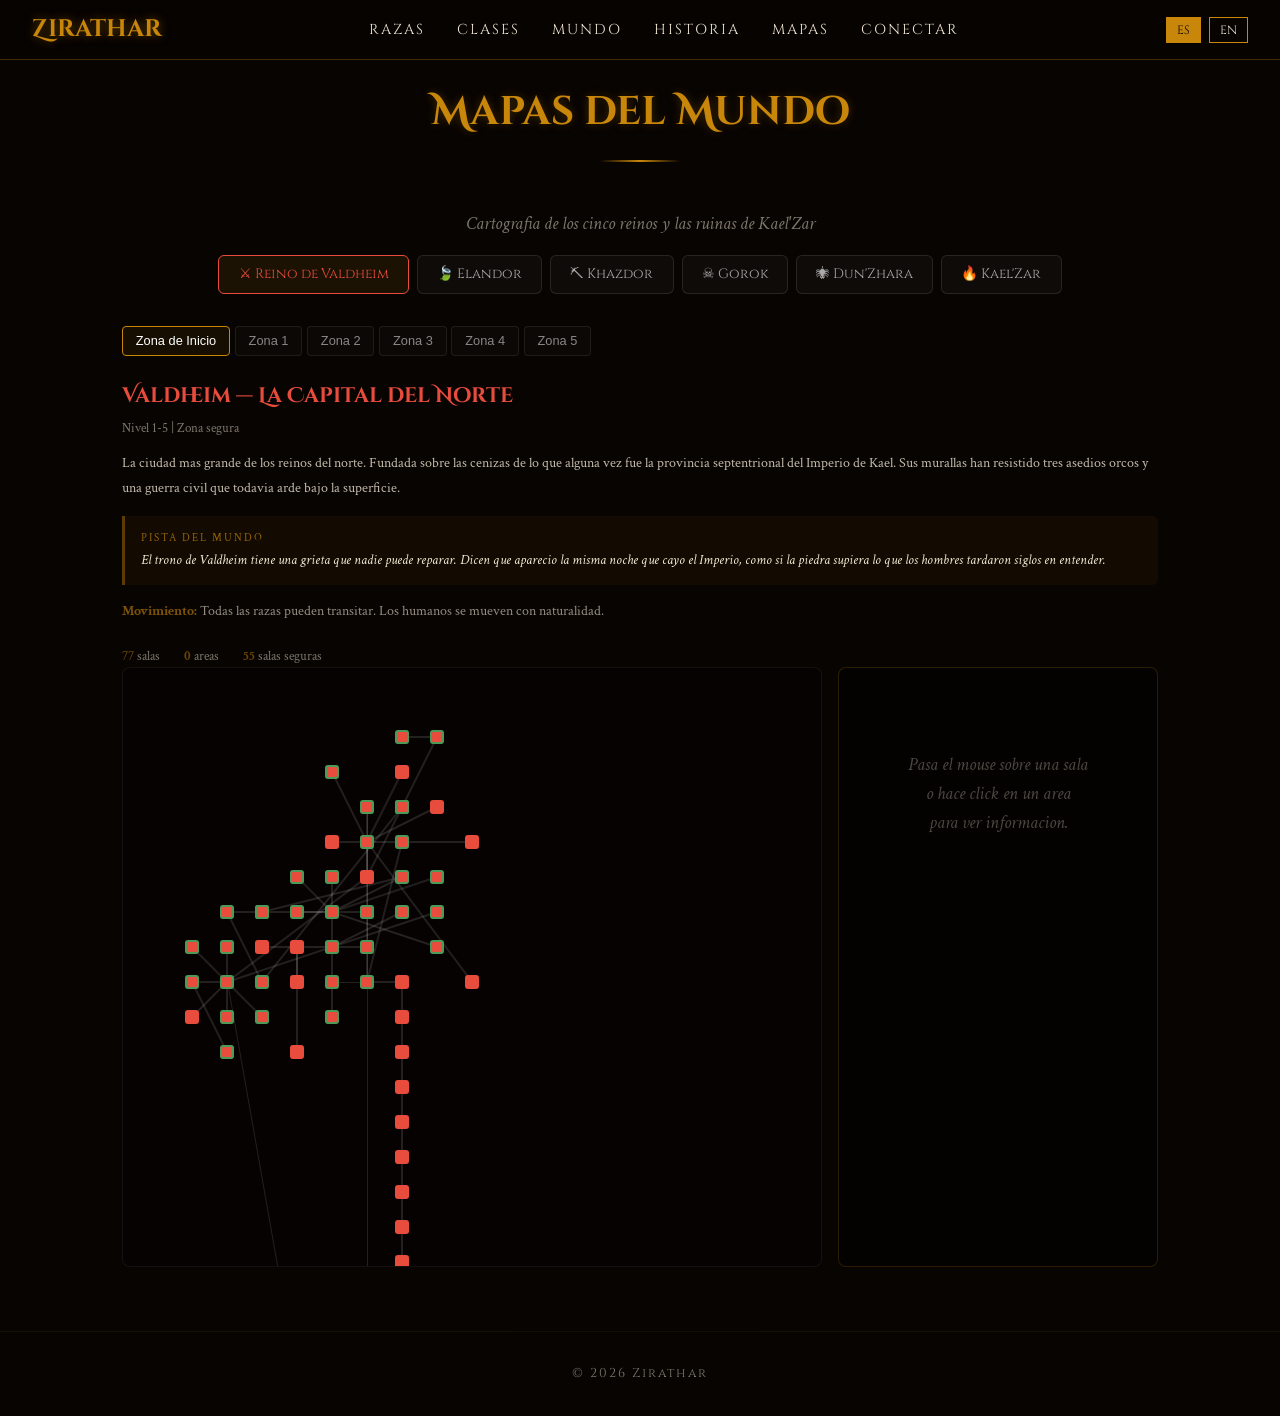
==== commit 3c5899b7: "Merodeador → Pícaro en clases.html, mapas.html y mapas.json Co-Authored-By: Claude Opus 4.6 (1M cont" ====
--- a/mapas.html
+++ b/mapas.html
@@ -186,7 +186,7 @@
     pista: "En el Lago Espejo, los elfos ven su reflejo envejecido. Nadie deberia ver eso. Los elfos no envejecen. Algo esta cambiando.",
     razas: "Los elfos conocen los senderos ocultos. Los enanos se pierden con facilidad en los bosques."
   },
-  elfos_z2: { titulo: "Espesura de Elandor", nivel: "Nivel 21-40", lore: "Donde el bosque se vuelve salvaje. Pantanos de luciernagas, cascadas de plata y un bosque petrificado que nadie visita por segunda vez.", pista: "Los arboles petrificados del Bosque Muerto tienen anillos de crecimiento que no corresponden a ningun calendario conocido. Son mas viejos que los elfos.", razas: "Los elfos y merodeadores tienen ventaja en terreno boscoso." },
+  elfos_z2: { titulo: "Espesura de Elandor", nivel: "Nivel 21-40", lore: "Donde el bosque se vuelve salvaje. Pantanos de luciernagas, cascadas de plata y un bosque petrificado que nadie visita por segunda vez.", pista: "Los arboles petrificados del Bosque Muerto tienen anillos de crecimiento que no corresponden a ningun calendario conocido. Son mas viejos que los elfos.", razas: "Los elfos y pícaros tienen ventaja en terreno boscoso." },
   elfos_z3: { titulo: "Fronteras Elficas", nivel: "Nivel 41-60", lore: "Donde los bosques empiezan a morir. El Paso de las Sombras conecta con territorios hostiles y las ruinas de Kael'Avar susurran secretos que los elfos preferirian no escuchar.", pista: "En Kael'Avar hay un mural que muestra seis razas, no cinco. La sexta fue borrada con tal violencia que la pared sangra cuando llueve.", razas: "Los drow conocen los tuneles bajo esta zona. Los elfos dominan el terreno elevado." },
   elfos_z4: { titulo: "Confines Elficos", nivel: "Nivel 61-80 | PvP", lore: "El bosque agoniza. La corrupcion de Kael'Zar devoro el corazon de la tierra. Los Vel'Sharai se alzaron y el dragon Vyrmathael despierta de su sueno de cristal.", pista: "Vyrmathael no es un dragon. Es algo mas viejo disfrazado de dragon. Los elfos lo saben. Por eso lo dejaron dormir.", razas: "PvP habilitado. Todas las razas en conflicto." },
   elfos_z5: { titulo: "Ultimo Tramo Elfico", nivel: "Nivel 60-80", lore: "El bosque ya no reconoce a sus guardianes.", pista: "Las raices de los arboles crecen hacia arriba.", razas: "Todas las razas." },
@@ -633,20 +633,20 @@
 
 const AREA_LORE = {
   // ── KAEL'ZAR (Z5) ──
-  "Campamento del Grifo": { desc: "Avanzada militar humana en el borde del crater. Estandartes raidos y soldados veteranos que han visto demasiado.", pista: "El Comandante Aldwyn no duerme. Dice que si cierra los ojos, ve el trono vacio.", razas: ["Humanos"], pve: ["Guerrero","Paladin"], pvp: ["Merodeador"] },
-  "Campamento de la Hoja Marchita": { desc: "Ultimo puesto elfico antes del abismo. Tiendas de seda entre ruinas que el bosque no puede reclamar.", pista: "La Vigia Aelindra mira las ruinas con un catalejo que muestra mas de lo que deberia.", razas: ["Elfos"], pve: ["Explorador","Mago"], pvp: ["Merodeador"] },
+  "Campamento del Grifo": { desc: "Avanzada militar humana en el borde del crater. Estandartes raidos y soldados veteranos que han visto demasiado.", pista: "El Comandante Aldwyn no duerme. Dice que si cierra los ojos, ve el trono vacio.", razas: ["Humanos"], pve: ["Guerrero","Paladin"], pvp: ["Pícaro"] },
+  "Campamento de la Hoja Marchita": { desc: "Ultimo puesto elfico antes del abismo. Tiendas de seda entre ruinas que el bosque no puede reclamar.", pista: "La Vigia Aelindra mira las ruinas con un catalejo que muestra mas de lo que deberia.", razas: ["Elfos"], pve: ["Explorador","Mago"], pvp: ["Pícaro"] },
   "Campamento del Yunque Roto": { desc: "Fortificacion enana excavada con precision geometrica. Cada piedra tiene proposito. Cada trinchera, un plan.", pista: "El Maestro Borin golpea metal dia y noche. Dice que esta reparando algo. No dice que.", razas: ["Enanos"], pve: ["Guerrero","Clerigo"], pvp: ["Barbaro"] },
   "Campamento de la Sangre Negra": { desc: "Empaladas, fogatas y el olor a sangre seca. Los orcos no decoran — advierten.", pista: "Grukash tiene un hacha con muescas de cien craneos. La ultima muesca es de algo que no era un craneo.", razas: ["Orcos"], pve: ["Barbaro","Guerrero"], pvp: ["Berserker"] },
-  "Campamento de las Sombras": { desc: "Un tunel que sale a la superficie por primera vez en generaciones. Los drow parpadean ante la luz — no por debilidad.", pista: "La Matriarca Zil'vrae tiene los ojos cerrados. No necesita verlos para saber donde estan todos.", razas: ["Drow"], pve: ["Merodeador","Brujo"], pvp: ["Asesino"] },
+  "Campamento de las Sombras": { desc: "Un tunel que sale a la superficie por primera vez en generaciones. Los drow parpadean ante la luz — no por debilidad.", pista: "La Matriarca Zil'vrae tiene los ojos cerrados. No necesita verlos para saber donde estan todos.", razas: ["Drow"], pve: ["Pícaro","Brujo"], pvp: ["Asesino"] },
   "Tierra de Nadie": { desc: "El espacio entre campamentos donde nadie reclama territorio y todos reclaman sangre.", pista: "Los cadaveres aqui no se descomponen. La Sombranita los preserva. O los usa.", razas: ["Todas"], pve: ["Cualquier clase"], pvp: ["Todas — zona PvP activa"] },
   "El Bazar de los Desesperados": { desc: "El unico lugar neutral de Kael'Zar. Cinco razas comercian bajo una tregua que un goblin mantiene con astucia sobrenatural.", pista: "Rizz el Goblin estaba aqui antes que todos los demas. Nadie sabe como. Nadie pregunta.", razas: ["Todas"], pve: ["N/A — zona segura"], pvp: ["N/A — tregua"] },
   "La Cresta del Crater": { desc: "El borde mas alto del crater. Desde aqui se ve todo: los campamentos, los anillos de ruinas, y la Llama.", pista: "Un obelisco roto flota a dos metros del suelo. Las runas estan apagadas. Pero vibran.", razas: ["Todas"], pve: ["Explorador","Cazador"], pvp: ["Arquero","Mago"] },
   "La Avenida de los Caidos": { desc: "La calle principal del viejo Imperio. Fantasmas repiten sus ultimos momentos en loop eterno.", pista: "El mosaico del suelo muestra el mundo antes de los reinos. Solo habia uno. Las grietas estan donde ahora estan las fronteras.", razas: ["Todas"], pve: ["Clerigo","Paladin"], pvp: ["Caballero Oscuro"] },
-  "El Mercado Petrificado": { desc: "Un bazar congelado en piedra. Mercaderes con manos extendidas ofrecen productos que ya son roca.", pista: "Los mimicos aprendieron a disfrazarse de cofres sueltos. Si brilla y no esta pegado al suelo, no lo toques.", razas: ["Todas"], pve: ["Merodeador","Explorador"], pvp: ["Asesino"] },
+  "El Mercado Petrificado": { desc: "Un bazar congelado en piedra. Mercaderes con manos extendidas ofrecen productos que ya son roca.", pista: "Los mimicos aprendieron a disfrazarse de cofres sueltos. Si brilla y no esta pegado al suelo, no lo toques.", razas: ["Todas"], pve: ["Pícaro","Explorador"], pvp: ["Asesino"] },
   "Los Barracones Rotos": { desc: "Cuarteles del ejercito imperial. Armaduras en formacion que se mueven de noche.", pista: "Las armaduras obedecen al Centurion Espectral. Si lo matas primero, las armaduras pierden coordinacion.", razas: ["Todas"], pve: ["Guerrero","Barbaro"], pvp: ["Guerrero"] },
   "El Templo de los Cinco": { desc: "Un templo con cinco altares — uno por raza. Anterior al Imperio. Aqui se sello el primer pacto.", pista: "Cada raza puede activar su altar para un buff de +10% stats por 30 minutos. Solo funciona con sangre voluntaria.", razas: ["Todas"], pve: ["Clerigo","Paladin","Mago"], pvp: ["N/A — buff colectivo"] },
   "La Biblioteca Quemada": { desc: "Millones de libros reducidos a ceniza que se niega a dispersarse. Algunos textos sobrevivieron.", pista: "El Archivista no esta. Su silla esta caliente. Lleva mil anos sin volver de algun lugar.", razas: ["Todas"], pve: ["Mago","Brujo","Hechicero"], pvp: ["Mago"] },
-  "Las Cloacas del Imperio": { desc: "Tuneles bajo las ruinas donde la Sombranita fluye como un rio. Los drow los usan como via rapida.", pista: "Un pozo sin fondo en la camara central respira. No es agua lo que se escucha. Es algo inhalando.", razas: ["Drow","Enanos"], pve: ["Merodeador","Explorador"], pvp: ["Asesino","Merodeador"] },
+  "Las Cloacas del Imperio": { desc: "Tuneles bajo las ruinas donde la Sombranita fluye como un rio. Los drow los usan como via rapida.", pista: "Un pozo sin fondo en la camara central respira. No es agua lo que se escucha. Es algo inhalando.", razas: ["Drow","Enanos"], pve: ["Pícaro","Explorador"], pvp: ["Asesino","Pícaro"] },
   "El Jardin Cristalizado": { desc: "Arboles convertidos en cristal negro que vibran con un sonido que produce nauseas. Al romperlos, sangran.", pista: "Los elfos que llegan aqui lloran sin saber por que. El jardin recuerda lo que era antes de morir.", razas: ["Todas"], pve: ["Explorador","Cazador"], pvp: ["Mago"] },
   "La Forja del Sello": { desc: "Aqui se crearon los cinco sellos. Cuatro yunques rotos. El quinto tiene grietas.", pista: "El Guardian de la Forja lleva mil anos esperando a alguien lo suficientemente fuerte para terminar lo que empezo. Es un boss de 2 fases.", razas: ["Todas"], pve: ["Grupo recomendado","Guerrero tank + Clerigo"], pvp: ["N/A — zona boss"] },
   "El Distrito Noble": { desc: "Mansiones donde la elite del Imperio sigue cenando. Los muertos no saben que estan muertos.", pista: "Si te sentas en una silla del banquete, no te levantas. Aplica slow permanente hasta salir de la sala.", razas: ["Todas"], pve: ["Clerigo","Paladin"], pvp: ["Brujo","Caballero Oscuro"] },
